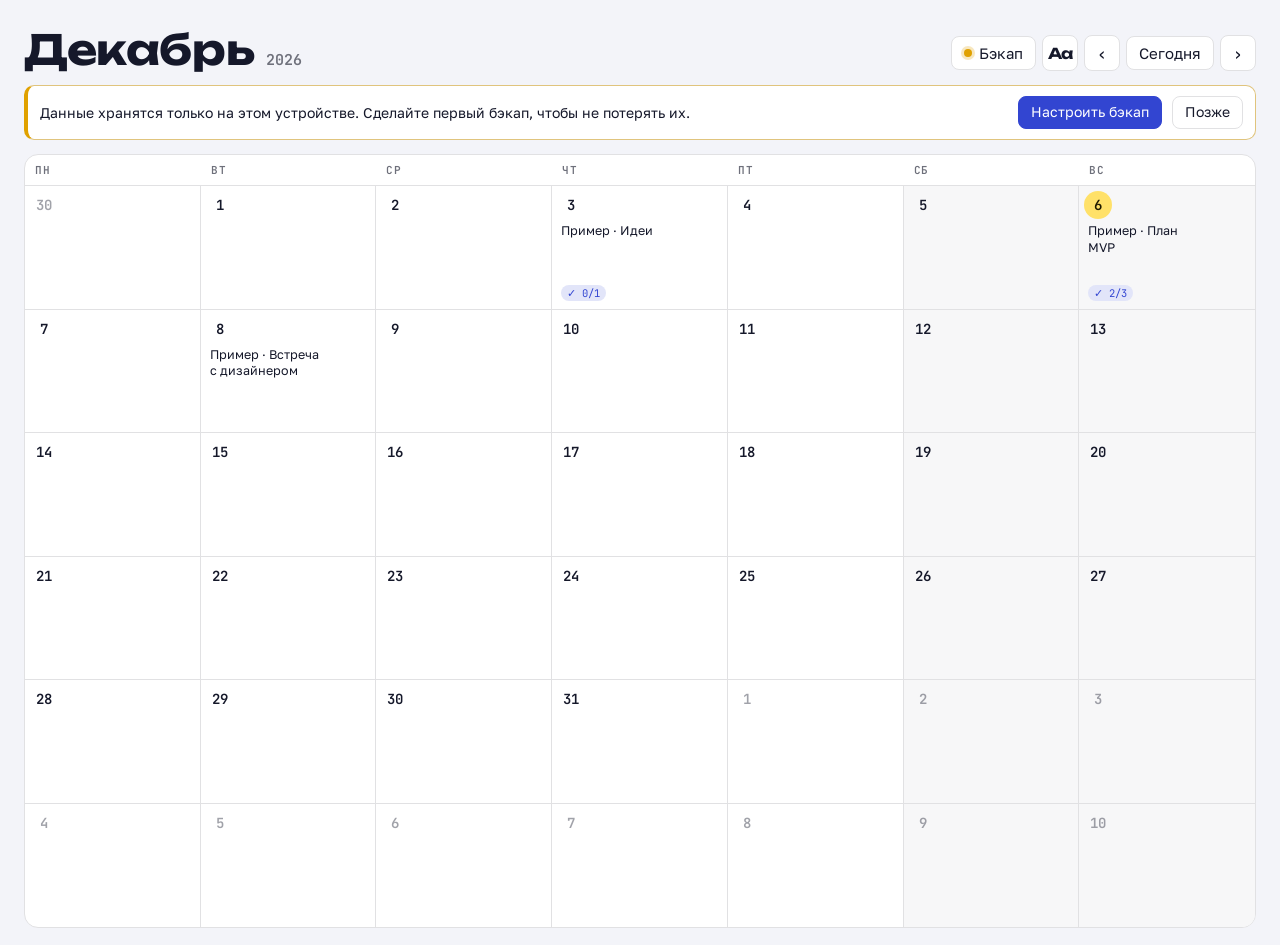
==== index.html @ 185965e5 "Тетрадь дней: офлайн-приложение календаря с холстом для каждого дня - Календарь, свободный холст с з" ====
<!doctype html>
<html lang="ru">
<head>
<meta charset="utf-8">
<meta name="viewport" content="width=device-width,initial-scale=1,viewport-fit=cover">
<!-- Приложение не обращается ни к каким внешним серверам: это гарантирует политика ниже. -->
<meta http-equiv="Content-Security-Policy" content="default-src 'self'; script-src 'self'; style-src 'self' 'unsafe-inline'; img-src 'self' blob: data:; media-src 'self' blob: data:; font-src 'self'; connect-src 'self' blob: data:; worker-src 'self'; frame-src 'none'; object-src 'none'; base-uri 'none'; form-action 'none'">
<meta name="referrer" content="no-referrer">
<title>Тетрадь дней</title>
<meta name="description" content="Календарь со свободным холстом для каждого дня. Все данные хранятся только на вашем устройстве.">
<meta name="theme-color" content="#f3f4f9" media="(prefers-color-scheme: light)">
<meta name="theme-color" content="#10121b" media="(prefers-color-scheme: dark)">
<meta name="apple-mobile-web-app-capable" content="yes">
<meta name="apple-mobile-web-app-title" content="Тетрадь">
<link rel="manifest" href="manifest.webmanifest">
<link rel="icon" href="icons/icon.svg" type="image/svg+xml">
<link rel="apple-touch-icon" href="icons/icon-180.png">
<link rel="stylesheet" href="css/fonts.css">
<link rel="stylesheet" href="css/app.css">
<style id="themeVars"></style>
</head>
<body>
<div class="app" id="app">
  <header class="top">
    <div class="month"><h1 id="mName">Октябрь</h1><span class="yr" id="mYear">2026</span></div>
    <div class="nav">
      <span class="hint" id="modeHint"></span>
      <button class="btn bkbtn" id="bkOpen" title="Данные и бэкап"><span class="bdot"></span>Бэкап</button>
      <button class="btn icon aa" id="setOpen" aria-label="Оформление" title="Оформление">Аа</button>
      <button class="btn icon" id="prev" aria-label="Предыдущий месяц">‹</button>
      <button class="btn" id="today">Сегодня</button>
      <button class="btn icon" id="next" aria-label="Следующий месяц">›</button>
    </div>
  </header>
  <div class="banner" id="banner" hidden role="status"></div>
  <section class="cal" aria-label="Календарь">
    <div class="wk"><span>Пн</span><span>Вт</span><span>Ср</span><span>Чт</span><span>Пт</span><span>Сб</span><span>Вс</span></div>
    <div class="grid" id="grid"></div>
  </section>
</div>

<div class="ws" id="ws" hidden role="dialog" aria-modal="true" aria-label="Рабочее пространство дня">
  <div class="wsbar">
    <button class="btn" id="back">←<span class="backlbl"> Календарь</span></button>
    <div class="wshead">
      <span class="wsdate" id="wsDate"></span>
      <input class="wstitle" id="wsTitle" placeholder="Название дня" aria-label="Название дня">
    </div>
    <span class="status" id="status"></span>
    <button class="btn icon bkbtn" id="bkOpen2" aria-label="Данные и бэкап" title="Данные и бэкап"><span class="bdot"></span>⛁</button>
    <button class="btn icon aa" id="setOpen2" aria-label="Оформление" title="Оформление">Аа</button>
    <button class="btn icon" id="dPrev" aria-label="Предыдущий день">‹</button>
    <button class="btn icon" id="dNext" aria-label="Следующий день">›</button>
  </div>
  <div class="board" id="board">
    <div class="plane" id="plane"></div>
    <div class="bhint" id="bhint" hidden>
      <strong>Свободное пространство дня</strong>
      <ul>
        <li><kbd>Правый клик</kbd> — заметка, задачи, картинка, аудио или файл</li>
        <li><kbd>Двойной клик</kbd> — заметка в этом месте</li>
        <li>Зажмите фон и тяните, чтобы двигаться</li>
        <li><kbd>Ctrl</kbd> + колёсико — масштаб</li>
      </ul>
    </div>
    <div class="dock">
      <div class="grp"><button id="lyrBtn" aria-label="Слои" title="Слои (L)">☰</button></div>
      <div class="grp">
        <button id="zOut" aria-label="Уменьшить">−</button>
        <button id="zoomv" aria-label="Масштаб 100%">100%</button>
        <button id="zIn" aria-label="Увеличить">+</button>
        <button id="zFit" aria-label="Показать всё" title="Показать всё">⤢</button>
      </div>
      <button class="fab" id="fab" aria-label="Добавить">+</button>
    </div>
  </div>
</div>
<input type="file" id="fileIn" multiple class="sr" tabindex="-1" aria-hidden="true">
<input type="file" id="audioIn" multiple accept="audio/*,.mp3,.m4a,.wav,.ogg,.oga,.opus,.aac,.flac" class="sr" tabindex="-1" aria-hidden="true">
<div class="drop" id="drop" hidden>Отпустите — файл встанет сюда</div>

<script type="module" src="js/app.js"></script>
</body>
</html>
---- css/fonts.css ----
/* Шрифты лежат внутри приложения: никаких запросов к внешним серверам. Лицензия SIL OFL 1.1 */
@font-face {
  font-family: 'Golos Text';
  font-style: normal;
  font-display: swap;
  font-weight: 400;
  src: url(../fonts/golos-text-cyrillic-400-normal.woff2) format('woff2');
  unicode-range: U+0301,U+0400-045F,U+0490-0491,U+04B0-04B1,U+2116;
}
@font-face {
  font-family: 'Golos Text';
  font-style: normal;
  font-display: swap;
  font-weight: 400;
  src: url(../fonts/golos-text-latin-400-normal.woff2) format('woff2');
  unicode-range: U+0000-00FF,U+0131,U+0152-0153,U+02BB-02BC,U+02C6,U+02DA,U+02DC,U+0304,U+0308,U+0329,U+2000-206F,U+20AC,U+2122,U+2191,U+2193,U+2212,U+2215,U+FEFF,U+FFFD;
}
@font-face {
  font-family: 'Golos Text';
  font-style: normal;
  font-display: swap;
  font-weight: 500;
  src: url(../fonts/golos-text-cyrillic-500-normal.woff2) format('woff2');
  unicode-range: U+0301,U+0400-045F,U+0490-0491,U+04B0-04B1,U+2116;
}
@font-face {
  font-family: 'Golos Text';
  font-style: normal;
  font-display: swap;
  font-weight: 500;
  src: url(../fonts/golos-text-latin-500-normal.woff2) format('woff2');
  unicode-range: U+0000-00FF,U+0131,U+0152-0153,U+02BB-02BC,U+02C6,U+02DA,U+02DC,U+0304,U+0308,U+0329,U+2000-206F,U+20AC,U+2122,U+2191,U+2193,U+2212,U+2215,U+FEFF,U+FFFD;
}
@font-face {
  font-family: 'Golos Text';
  font-style: normal;
  font-display: swap;
  font-weight: 600;
  src: url(../fonts/golos-text-cyrillic-600-normal.woff2) format('woff2');
  unicode-range: U+0301,U+0400-045F,U+0490-0491,U+04B0-04B1,U+2116;
}
@font-face {
  font-family: 'Golos Text';
  font-style: normal;
  font-display: swap;
  font-weight: 600;
  src: url(../fonts/golos-text-latin-600-normal.woff2) format('woff2');
  unicode-range: U+0000-00FF,U+0131,U+0152-0153,U+02BB-02BC,U+02C6,U+02DA,U+02DC,U+0304,U+0308,U+0329,U+2000-206F,U+20AC,U+2122,U+2191,U+2193,U+2212,U+2215,U+FEFF,U+FFFD;
}
@font-face {
  font-family: 'Unbounded';
  font-style: normal;
  font-display: swap;
  font-weight: 500;
  src: url(../fonts/unbounded-cyrillic-500-normal.woff2) format('woff2');
  unicode-range: U+0301,U+0400-045F,U+0490-0491,U+04B0-04B1,U+2116;
}
@font-face {
  font-family: 'Unbounded';
  font-style: normal;
  font-display: swap;
  font-weight: 500;
  src: url(../fonts/unbounded-latin-500-normal.woff2) format('woff2');
  unicode-range: U+0000-00FF,U+0131,U+0152-0153,U+02BB-02BC,U+02C6,U+02DA,U+02DC,U+0304,U+0308,U+0329,U+2000-206F,U+20AC,U+2122,U+2191,U+2193,U+2212,U+2215,U+FEFF,U+FFFD;
}
@font-face {
  font-family: 'Unbounded';
  font-style: normal;
  font-display: swap;
  font-weight: 700;
  src: url(../fonts/unbounded-cyrillic-700-normal.woff2) format('woff2');
  unicode-range: U+0301,U+0400-045F,U+0490-0491,U+04B0-04B1,U+2116;
}
@font-face {
  font-family: 'Unbounded';
  font-style: normal;
  font-display: swap;
  font-weight: 700;
  src: url(../fonts/unbounded-latin-700-normal.woff2) format('woff2');
  unicode-range: U+0000-00FF,U+0131,U+0152-0153,U+02BB-02BC,U+02C6,U+02DA,U+02DC,U+0304,U+0308,U+0329,U+2000-206F,U+20AC,U+2122,U+2191,U+2193,U+2212,U+2215,U+FEFF,U+FFFD;
}
@font-face {
  font-family: 'JetBrains Mono';
  font-style: normal;
  font-display: swap;
  font-weight: 400;
  src: url(../fonts/jetbrains-mono-cyrillic-400-normal.woff2) format('woff2');
  unicode-range: U+0301,U+0400-045F,U+0490-0491,U+04B0-04B1,U+2116;
}
@font-face {
  font-family: 'JetBrains Mono';
  font-style: normal;
  font-display: swap;
  font-weight: 400;
  src: url(../fonts/jetbrains-mono-latin-400-normal.woff2) format('woff2');
  unicode-range: U+0000-00FF,U+0131,U+0152-0153,U+02BB-02BC,U+02C6,U+02DA,U+02DC,U+0304,U+0308,U+0329,U+2000-206F,U+20AC,U+2122,U+2191,U+2193,U+2212,U+2215,U+FEFF,U+FFFD;
}
@font-face {
  font-family: 'JetBrains Mono';
  font-style: normal;
  font-display: swap;
  font-weight: 600;
  src: url(../fonts/jetbrains-mono-cyrillic-600-normal.woff2) format('woff2');
  unicode-range: U+0301,U+0400-045F,U+0490-0491,U+04B0-04B1,U+2116;
}
@font-face {
  font-family: 'JetBrains Mono';
  font-style: normal;
  font-display: swap;
  font-weight: 600;
  src: url(../fonts/jetbrains-mono-latin-600-normal.woff2) format('woff2');
  unicode-range: U+0000-00FF,U+0131,U+0152-0153,U+02BB-02BC,U+02C6,U+02DA,U+02DC,U+0304,U+0308,U+0329,U+2000-206F,U+20AC,U+2122,U+2191,U+2193,U+2212,U+2215,U+FEFF,U+FFFD;
}
@font-face {
  font-family: 'Manrope';
  font-style: normal;
  font-display: swap;
  font-weight: 400;
  src: url(../fonts/manrope-cyrillic-400-normal.woff2) format('woff2');
  unicode-range: U+0301,U+0400-045F,U+0490-0491,U+04B0-04B1,U+2116;
}
@font-face {
  font-family: 'Manrope';
  font-style: normal;
  font-display: swap;
  font-weight: 400;
  src: url(../fonts/manrope-latin-400-normal.woff2) format('woff2');
  unicode-range: U+0000-00FF,U+0131,U+0152-0153,U+02BB-02BC,U+02C6,U+02DA,U+02DC,U+0304,U+0308,U+0329,U+2000-206F,U+20AC,U+2122,U+2191,U+2193,U+2212,U+2215,U+FEFF,U+FFFD;
}
@font-face {
  font-family: 'Manrope';
  font-style: normal;
  font-display: swap;
  font-weight: 600;
  src: url(../fonts/manrope-cyrillic-600-normal.woff2) format('woff2');
  unicode-range: U+0301,U+0400-045F,U+0490-0491,U+04B0-04B1,U+2116;
}
@font-face {
  font-family: 'Manrope';
  font-style: normal;
  font-display: swap;
  font-weight: 600;
  src: url(../fonts/manrope-latin-600-normal.woff2) format('woff2');
  unicode-range: U+0000-00FF,U+0131,U+0152-0153,U+02BB-02BC,U+02C6,U+02DA,U+02DC,U+0304,U+0308,U+0329,U+2000-206F,U+20AC,U+2122,U+2191,U+2193,U+2212,U+2215,U+FEFF,U+FFFD;
}
@font-face {
  font-family: 'Manrope';
  font-style: normal;
  font-display: swap;
  font-weight: 700;
  src: url(../fonts/manrope-cyrillic-700-normal.woff2) format('woff2');
  unicode-range: U+0301,U+0400-045F,U+0490-0491,U+04B0-04B1,U+2116;
}
@font-face {
  font-family: 'Manrope';
  font-style: normal;
  font-display: swap;
  font-weight: 700;
  src: url(../fonts/manrope-latin-700-normal.woff2) format('woff2');
  unicode-range: U+0000-00FF,U+0131,U+0152-0153,U+02BB-02BC,U+02C6,U+02DA,U+02DC,U+0304,U+0308,U+0329,U+2000-206F,U+20AC,U+2122,U+2191,U+2193,U+2212,U+2215,U+FEFF,U+FFFD;
}
@font-face {
  font-family: 'Lora';
  font-style: normal;
  font-display: swap;
  font-weight: 400;
  src: url(../fonts/lora-cyrillic-400-normal.woff2) format('woff2');
  unicode-range: U+0301,U+0400-045F,U+0490-0491,U+04B0-04B1,U+2116;
}
@font-face {
  font-family: 'Lora';
  font-style: normal;
  font-display: swap;
  font-weight: 400;
  src: url(../fonts/lora-latin-400-normal.woff2) format('woff2');
  unicode-range: U+0000-00FF,U+0131,U+0152-0153,U+02BB-02BC,U+02C6,U+02DA,U+02DC,U+0304,U+0308,U+0329,U+2000-206F,U+20AC,U+2122,U+2191,U+2193,U+2212,U+2215,U+FEFF,U+FFFD;
}
@font-face {
  font-family: 'Lora';
  font-style: normal;
  font-display: swap;
  font-weight: 600;
  src: url(../fonts/lora-cyrillic-600-normal.woff2) format('woff2');
  unicode-range: U+0301,U+0400-045F,U+0490-0491,U+04B0-04B1,U+2116;
}
@font-face {
  font-family: 'Lora';
  font-style: normal;
  font-display: swap;
  font-weight: 600;
  src: url(../fonts/lora-latin-600-normal.woff2) format('woff2');
  unicode-range: U+0000-00FF,U+0131,U+0152-0153,U+02BB-02BC,U+02C6,U+02DA,U+02DC,U+0304,U+0308,U+0329,U+2000-206F,U+20AC,U+2122,U+2191,U+2193,U+2212,U+2215,U+FEFF,U+FFFD;
}
@font-face {
  font-family: 'Lora';
  font-style: italic;
  font-display: swap;
  font-weight: 400;
  src: url(../fonts/lora-cyrillic-400-italic.woff2) format('woff2');
  unicode-range: U+0301,U+0400-045F,U+0490-0491,U+04B0-04B1,U+2116;
}
@font-face {
  font-family: 'Lora';
  font-style: italic;
  font-display: swap;
  font-weight: 400;
  src: url(../fonts/lora-latin-400-italic.woff2) format('woff2');
  unicode-range: U+0000-00FF,U+0131,U+0152-0153,U+02BB-02BC,U+02C6,U+02DA,U+02DC,U+0304,U+0308,U+0329,U+2000-206F,U+20AC,U+2122,U+2191,U+2193,U+2212,U+2215,U+FEFF,U+FFFD;
}
@font-face {
  font-family: 'Playfair Display';
  font-style: normal;
  font-display: swap;
  font-weight: 500;
  src: url(../fonts/playfair-display-cyrillic-500-normal.woff2) format('woff2');
  unicode-range: U+0301,U+0400-045F,U+0490-0491,U+04B0-04B1,U+2116;
}
@font-face {
  font-family: 'Playfair Display';
  font-style: normal;
  font-display: swap;
  font-weight: 500;
  src: url(../fonts/playfair-display-latin-500-normal.woff2) format('woff2');
  unicode-range: U+0000-00FF,U+0131,U+0152-0153,U+02BB-02BC,U+02C6,U+02DA,U+02DC,U+0304,U+0308,U+0329,U+2000-206F,U+20AC,U+2122,U+2191,U+2193,U+2212,U+2215,U+FEFF,U+FFFD;
}
@font-face {
  font-family: 'Playfair Display';
  font-style: normal;
  font-display: swap;
  font-weight: 700;
  src: url(../fonts/playfair-display-cyrillic-700-normal.woff2) format('woff2');
  unicode-range: U+0301,U+0400-045F,U+0490-0491,U+04B0-04B1,U+2116;
}
@font-face {
  font-family: 'Playfair Display';
  font-style: normal;
  font-display: swap;
  font-weight: 700;
  src: url(../fonts/playfair-display-latin-700-normal.woff2) format('woff2');
  unicode-range: U+0000-00FF,U+0131,U+0152-0153,U+02BB-02BC,U+02C6,U+02DA,U+02DC,U+0304,U+0308,U+0329,U+2000-206F,U+20AC,U+2122,U+2191,U+2193,U+2212,U+2215,U+FEFF,U+FFFD;
}
@font-face {
  font-family: 'Cormorant Garamond';
  font-style: normal;
  font-display: swap;
  font-weight: 500;
  src: url(../fonts/cormorant-garamond-cyrillic-500-normal.woff2) format('woff2');
  unicode-range: U+0301,U+0400-045F,U+0490-0491,U+04B0-04B1,U+2116;
}
@font-face {
  font-family: 'Cormorant Garamond';
  font-style: normal;
  font-display: swap;
  font-weight: 500;
  src: url(../fonts/cormorant-garamond-latin-500-normal.woff2) format('woff2');
  unicode-range: U+0000-00FF,U+0131,U+0152-0153,U+02BB-02BC,U+02C6,U+02DA,U+02DC,U+0304,U+0308,U+0329,U+2000-206F,U+20AC,U+2122,U+2191,U+2193,U+2212,U+2215,U+FEFF,U+FFFD;
}
@font-face {
  font-family: 'Cormorant Garamond';
  font-style: normal;
  font-display: swap;
  font-weight: 600;
  src: url(../fonts/cormorant-garamond-cyrillic-600-normal.woff2) format('woff2');
  unicode-range: U+0301,U+0400-045F,U+0490-0491,U+04B0-04B1,U+2116;
}
@font-face {
  font-family: 'Cormorant Garamond';
  font-style: normal;
  font-display: swap;
  font-weight: 600;
  src: url(../fonts/cormorant-garamond-latin-600-normal.woff2) format('woff2');
  unicode-range: U+0000-00FF,U+0131,U+0152-0153,U+02BB-02BC,U+02C6,U+02DA,U+02DC,U+0304,U+0308,U+0329,U+2000-206F,U+20AC,U+2122,U+2191,U+2193,U+2212,U+2215,U+FEFF,U+FFFD;
}
@font-face {
  font-family: 'Cormorant Garamond';
  font-style: normal;
  font-display: swap;
  font-weight: 700;
  src: url(../fonts/cormorant-garamond-cyrillic-700-normal.woff2) format('woff2');
  unicode-range: U+0301,U+0400-045F,U+0490-0491,U+04B0-04B1,U+2116;
}
@font-face {
  font-family: 'Cormorant Garamond';
  font-style: normal;
  font-display: swap;
  font-weight: 700;
  src: url(../fonts/cormorant-garamond-latin-700-normal.woff2) format('woff2');
  unicode-range: U+0000-00FF,U+0131,U+0152-0153,U+02BB-02BC,U+02C6,U+02DA,U+02DC,U+0304,U+0308,U+0329,U+2000-206F,U+20AC,U+2122,U+2191,U+2193,U+2212,U+2215,U+FEFF,U+FFFD;
}
@font-face {
  font-family: 'Yeseva One';
  font-style: normal;
  font-display: swap;
  font-weight: 400;
  src: url(../fonts/yeseva-one-cyrillic-400-normal.woff2) format('woff2');
  unicode-range: U+0301,U+0400-045F,U+0490-0491,U+04B0-04B1,U+2116;
}
@font-face {
  font-family: 'Yeseva One';
  font-style: normal;
  font-display: swap;
  font-weight: 400;
  src: url(../fonts/yeseva-one-latin-400-normal.woff2) format('woff2');
  unicode-range: U+0000-00FF,U+0131,U+0152-0153,U+02BB-02BC,U+02C6,U+02DA,U+02DC,U+0304,U+0308,U+0329,U+2000-206F,U+20AC,U+2122,U+2191,U+2193,U+2212,U+2215,U+FEFF,U+FFFD;
}
@font-face {
  font-family: 'Comfortaa';
  font-style: normal;
  font-display: swap;
  font-weight: 400;
  src: url(../fonts/comfortaa-cyrillic-400-normal.woff2) format('woff2');
  unicode-range: U+0301,U+0400-045F,U+0490-0491,U+04B0-04B1,U+2116;
}
@font-face {
  font-family: 'Comfortaa';
  font-style: normal;
  font-display: swap;
  font-weight: 400;
  src: url(../fonts/comfortaa-latin-400-normal.woff2) format('woff2');
  unicode-range: U+0000-00FF,U+0131,U+0152-0153,U+02BB-02BC,U+02C6,U+02DA,U+02DC,U+0304,U+0308,U+0329,U+2000-206F,U+20AC,U+2122,U+2191,U+2193,U+2212,U+2215,U+FEFF,U+FFFD;
}
@font-face {
  font-family: 'Comfortaa';
  font-style: normal;
  font-display: swap;
  font-weight: 600;
  src: url(../fonts/comfortaa-cyrillic-600-normal.woff2) format('woff2');
  unicode-range: U+0301,U+0400-045F,U+0490-0491,U+04B0-04B1,U+2116;
}
@font-face {
  font-family: 'Comfortaa';
  font-style: normal;
  font-display: swap;
  font-weight: 600;
  src: url(../fonts/comfortaa-latin-600-normal.woff2) format('woff2');
  unicode-range: U+0000-00FF,U+0131,U+0152-0153,U+02BB-02BC,U+02C6,U+02DA,U+02DC,U+0304,U+0308,U+0329,U+2000-206F,U+20AC,U+2122,U+2191,U+2193,U+2212,U+2215,U+FEFF,U+FFFD;
}
@font-face {
  font-family: 'Comfortaa';
  font-style: normal;
  font-display: swap;
  font-weight: 700;
  src: url(../fonts/comfortaa-cyrillic-700-normal.woff2) format('woff2');
  unicode-range: U+0301,U+0400-045F,U+0490-0491,U+04B0-04B1,U+2116;
}
@font-face {
  font-family: 'Comfortaa';
  font-style: normal;
  font-display: swap;
  font-weight: 700;
  src: url(../fonts/comfortaa-latin-700-normal.woff2) format('woff2');
  unicode-range: U+0000-00FF,U+0131,U+0152-0153,U+02BB-02BC,U+02C6,U+02DA,U+02DC,U+0304,U+0308,U+0329,U+2000-206F,U+20AC,U+2122,U+2191,U+2193,U+2212,U+2215,U+FEFF,U+FFFD;
}
@font-face {
  font-family: 'Caveat';
  font-style: normal;
  font-display: swap;
  font-weight: 500;
  src: url(../fonts/caveat-cyrillic-500-normal.woff2) format('woff2');
  unicode-range: U+0301,U+0400-045F,U+0490-0491,U+04B0-04B1,U+2116;
}
@font-face {
  font-family: 'Caveat';
  font-style: normal;
  font-display: swap;
  font-weight: 500;
  src: url(../fonts/caveat-latin-500-normal.woff2) format('woff2');
  unicode-range: U+0000-00FF,U+0131,U+0152-0153,U+02BB-02BC,U+02C6,U+02DA,U+02DC,U+0304,U+0308,U+0329,U+2000-206F,U+20AC,U+2122,U+2191,U+2193,U+2212,U+2215,U+FEFF,U+FFFD;
}
@font-face {
  font-family: 'Caveat';
  font-style: normal;
  font-display: swap;
  font-weight: 700;
  src: url(../fonts/caveat-cyrillic-700-normal.woff2) format('woff2');
  unicode-range: U+0301,U+0400-045F,U+0490-0491,U+04B0-04B1,U+2116;
}
@font-face {
  font-family: 'Caveat';
  font-style: normal;
  font-display: swap;
  font-weight: 700;
  src: url(../fonts/caveat-latin-700-normal.woff2) format('woff2');
  unicode-range: U+0000-00FF,U+0131,U+0152-0153,U+02BB-02BC,U+02C6,U+02DA,U+02DC,U+0304,U+0308,U+0329,U+2000-206F,U+20AC,U+2122,U+2191,U+2193,U+2212,U+2215,U+FEFF,U+FFFD;
}
@font-face {
  font-family: 'Marck Script';
  font-style: normal;
  font-display: swap;
  font-weight: 400;
  src: url(../fonts/marck-script-cyrillic-400-normal.woff2) format('woff2');
  unicode-range: U+0301,U+0400-045F,U+0490-0491,U+04B0-04B1,U+2116;
}
@font-face {
  font-family: 'Marck Script';
  font-style: normal;
  font-display: swap;
  font-weight: 400;
  src: url(../fonts/marck-script-latin-400-normal.woff2) format('woff2');
  unicode-range: U+0000-00FF,U+0131,U+0152-0153,U+02BB-02BC,U+02C6,U+02DA,U+02DC,U+0304,U+0308,U+0329,U+2000-206F,U+20AC,U+2122,U+2191,U+2193,U+2212,U+2215,U+FEFF,U+FFFD;
}
@font-face {
  font-family: 'Amatic SC';
  font-style: normal;
  font-display: swap;
  font-weight: 400;
  src: url(../fonts/amatic-sc-cyrillic-400-normal.woff2) format('woff2');
  unicode-range: U+0301,U+0400-045F,U+0490-0491,U+04B0-04B1,U+2116;
}
@font-face {
  font-family: 'Amatic SC';
  font-style: normal;
  font-display: swap;
  font-weight: 400;
  src: url(../fonts/amatic-sc-latin-400-normal.woff2) format('woff2');
  unicode-range: U+0000-00FF,U+0131,U+0152-0153,U+02BB-02BC,U+02C6,U+02DA,U+02DC,U+0304,U+0308,U+0329,U+2000-206F,U+20AC,U+2122,U+2191,U+2193,U+2212,U+2215,U+FEFF,U+FFFD;
}
@font-face {
  font-family: 'Amatic SC';
  font-style: normal;
  font-display: swap;
  font-weight: 700;
  src: url(../fonts/amatic-sc-cyrillic-700-normal.woff2) format('woff2');
  unicode-range: U+0301,U+0400-045F,U+0490-0491,U+04B0-04B1,U+2116;
}
@font-face {
  font-family: 'Amatic SC';
  font-style: normal;
  font-display: swap;
  font-weight: 700;
  src: url(../fonts/amatic-sc-latin-700-normal.woff2) format('woff2');
  unicode-range: U+0000-00FF,U+0131,U+0152-0153,U+02BB-02BC,U+02C6,U+02DA,U+02DC,U+0304,U+0308,U+0329,U+2000-206F,U+20AC,U+2122,U+2191,U+2193,U+2212,U+2215,U+FEFF,U+FFFD;
}
---- css/app.css ----
/* Layout: month grid fills the screen; a day opens as an endless dotted canvas you pan and arrange freely */
/* Base palette = "Кобальт". The viewer's chosen palette is written into #themeVars at runtime;
   derived tones (lines, muted text, soft accent) are mixed from the five base colors so every palette stays coherent. */
:root{
  --paper:#f3f4f9; --sheet:#ffffff; --ink:#15182a; --accent:#3245d1; --on-accent:#ffffff; --mark:#ffe169; --on-mark:#1f1a00;
  --danger:#c0392b; --shadow:rgba(20,24,60,.08);
  --n-y:#fff6c9; --n-b:#e3ecff; --n-g:#ddf4e4; --n-p:#fde4ee;
  --muted:color-mix(in srgb,var(--ink) 62%,var(--sheet));
  --line:color-mix(in srgb,var(--ink) 13%,var(--sheet));
  --accent-soft:color-mix(in srgb,var(--accent) 14%,var(--sheet));
  --weekend:color-mix(in srgb,var(--ink) 3.5%,var(--sheet));
  --dot:color-mix(in srgb,var(--ink) 22%,var(--paper));
  --f-display:"Unbounded","Golos Text",system-ui,sans-serif; --k-display:1;
  --f-body:"Golos Text",system-ui,-apple-system,"Segoe UI",sans-serif; --k-body:1;
  --f-mono:"JetBrains Mono",ui-monospace,Menlo,Consolas,monospace;
}
@media (prefers-color-scheme: dark){:root:not([data-theme="light"]){
  --paper:#10121b; --sheet:#1a1d2a; --ink:#e7e9f3; --accent:#8292ff; --on-accent:#10121b; --mark:#e9c94b;
  --danger:#ef6b5b; --shadow:rgba(0,0,0,.35);
  --n-y:#3b3720; --n-b:#1f2a47; --n-g:#1c3428; --n-p:#3a2230; color-scheme:dark }}
:root[data-theme="dark"]{
  --paper:#10121b; --sheet:#1a1d2a; --ink:#e7e9f3; --accent:#8292ff; --on-accent:#10121b; --mark:#e9c94b;
  --danger:#ef6b5b; --shadow:rgba(0,0,0,.35);
  --n-y:#3b3720; --n-b:#1f2a47; --n-g:#1c3428; --n-p:#3a2230; color-scheme:dark }

[hidden]{display:none!important}
html,body{height:100%}
body{background:var(--paper);color:var(--ink);font:calc(15px * var(--k-body))/1.5 var(--f-body);transition:background .25s,color .25s;
  padding-left:max(16px,env(safe-area-inset-left,0px));padding-right:max(16px,env(safe-area-inset-right,0px))}
button{font:inherit;color:inherit;cursor:pointer}
:focus-visible{outline:2px solid var(--accent);outline-offset:2px}

.app{display:flex;flex-direction:column;height:100%;max-width:1240px;margin:0 auto;padding-block:20px 16px;gap:14px}
.top{display:flex;align-items:flex-end;justify-content:space-between;gap:12px;flex-wrap:wrap}
.month{display:flex;align-items:baseline;gap:12px;min-width:0}
.month h1{margin:0;font:700 calc(clamp(28px,5vw,46px) * var(--k-display))/1.05 var(--f-display);letter-spacing:-.01em}
.month .yr{font:600 15px var(--f-mono);color:var(--muted)}
.nav{display:flex;gap:6px;align-items:center}
.btn{border:1px solid var(--line);background:var(--sheet);border-radius:8px;padding:7px 12px;line-height:1.2}
.btn:hover{border-color:var(--accent)}
.btn.icon{width:36px;height:36px;padding:0;display:grid;place-items:center;font-size:18px;flex:none}
.hint{font-size:13px;color:var(--muted)}

.cal{flex:1;min-height:0;display:grid;grid-template-rows:auto 1fr;border:1px solid var(--line);border-radius:14px;background:var(--sheet);overflow:hidden}
.wk{display:grid;grid-template-columns:repeat(7,minmax(0,1fr));border-bottom:1px solid var(--line)}
.wk span{padding:8px 10px;font:600 11px var(--f-mono);letter-spacing:.08em;text-transform:uppercase;color:var(--muted)}
.grid{display:grid;grid-template-columns:repeat(7,minmax(0,1fr));grid-template-rows:repeat(6,minmax(84px,1fr))}
.cell{position:relative;border:0;border-right:1px solid var(--line);border-bottom:1px solid var(--line);background:transparent;text-align:left;
  padding:8px 9px;display:flex;flex-direction:column;gap:4px;min-width:0;overflow:hidden;transition:background .12s}
.cell:nth-child(7n){border-right:0}
.cell:nth-last-child(-n+7){border-bottom:0}
.cell.we{background:var(--weekend)}
.cell:hover{background:var(--accent-soft)}
.cell.out .num,.cell.out .peek{opacity:.4}
.num{font:600 14px var(--f-mono);font-variant-numeric:tabular-nums;width:28px;height:28px;display:grid;place-items:center;border-radius:50%;margin:-3px 0 0 -4px}
.cell.today .num{background:var(--mark);color:var(--on-mark)}
.peek{font-size:12.5px;line-height:1.3;display:-webkit-box;-webkit-line-clamp:2;-webkit-box-orient:vertical;overflow:hidden;word-break:break-word;padding-right:38px}
.chips{display:flex;gap:4px;flex-wrap:wrap;margin-top:auto}
.chip{font:500 10.5px var(--f-mono);padding:1px 6px;border-radius:99px;background:var(--accent-soft);color:var(--accent);white-space:nowrap}
.thumb{position:absolute;right:7px;top:7px;width:34px;height:34px;border-radius:6px;object-fit:cover;border:1px solid var(--line)}
@media (max-width:640px){
  .grid{grid-template-rows:repeat(6,minmax(58px,1fr))}
  .peek,.chips,.thumb{display:none}
  .cell{align-items:center;padding:6px 2px}
  .num{margin:0}
  .cell.filled::after{content:"";width:6px;height:6px;border-radius:50%;background:var(--accent);margin-top:2px}
}

/* ----- workspace ----- */
.ws{position:fixed;inset:0;z-index:20;display:flex;flex-direction:column;background:var(--paper)}
.wsbar{flex:none;background:var(--paper);border-bottom:1px solid var(--line);z-index:3;
  padding-top:calc(8px + env(safe-area-inset-top,0px));padding-bottom:8px;
  padding-left:max(16px,env(safe-area-inset-left,0px));padding-right:max(16px,env(safe-area-inset-right,0px));
  display:flex;align-items:center;gap:10px}
.wshead{flex:1;min-width:0;display:flex;flex-direction:column}
.wsdate{font:600 11.5px var(--f-mono);color:var(--muted);white-space:nowrap;overflow:hidden;text-overflow:ellipsis;letter-spacing:.02em}
.wstitle{width:100%;border:0;background:transparent;font:600 calc(18px * var(--k-display))/1.3 var(--f-display);color:var(--ink);padding:0;outline:none}
.wstitle::placeholder{color:var(--muted);opacity:.7}
.status{font-size:12px;color:var(--muted);white-space:nowrap}
.status.err{color:var(--danger)}
@media (max-width:640px){.status{display:none}.backlbl{display:none}}

.board{position:relative;flex:1;min-height:0;overflow:hidden;touch-action:none;cursor:grab;user-select:none;-webkit-user-select:none;
  background-repeat:repeat}
.board.panning{cursor:grabbing}
.plane{position:absolute;left:0;top:0;transform-origin:0 0;width:0;height:0}
.bignum{position:absolute;left:0;top:-150px;font:700 calc(120px * var(--k-display))/1 var(--f-display);letter-spacing:-.05em;color:var(--accent);opacity:.12;white-space:nowrap;pointer-events:none}

.it{position:absolute;background:var(--sheet);border:1px solid var(--line);border-radius:10px;box-shadow:0 2px 10px var(--shadow);cursor:default;user-select:text;-webkit-user-select:text}
.it.c-y{background:var(--n-y)} .it.c-b{background:var(--n-b)} .it.c-g{background:var(--n-g)} .it.c-p{background:var(--n-p)}
.it.sel{outline:2px solid var(--accent);outline-offset:1px}
.it.drag{box-shadow:0 12px 30px var(--shadow);cursor:grabbing}
.grip{height:18px;cursor:grab;border-radius:10px 10px 0 0;display:flex;align-items:center;justify-content:space-between;padding:0 8px;
  font:600 9.5px var(--f-mono);letter-spacing:.12em;text-transform:uppercase;color:var(--muted);user-select:none;-webkit-user-select:none}
.grip::after{content:"";width:22px;height:6px;background:radial-gradient(var(--muted) 1px,transparent 1.4px) 0 0/5.5px 3px;opacity:.6}
.body{padding:2px 14px 12px;font-family:var(--nf,var(--f-body));font-size:calc(var(--ns,15px) * var(--nk,var(--k-body)))}
.rz{position:absolute;right:0;bottom:0;width:16px;height:16px;cursor:nwse-resize;opacity:0;
  background:linear-gradient(135deg,transparent 55%,var(--muted) 55%,var(--muted) 62%,transparent 62%,transparent 72%,var(--muted) 72%,var(--muted) 79%,transparent 79%)}
.it:hover .rz,.it.sel .rz{opacity:.7}
@media (hover:none){.rz{opacity:.6}}
textarea.txt{display:block;width:100%;border:0;resize:none;background:transparent;color:var(--ink);font:inherit;line-height:1.5;outline:none;padding:0;min-height:3.2em;overflow:hidden}
.todo{display:flex;flex-direction:column;gap:2px}
.ti{display:flex;align-items:center;gap:9px}
.ti input[type=checkbox]{width:17px;height:17px;accent-color:var(--accent);flex:none;margin:0}
.ti input[type=text]{flex:1;min-width:0;border:0;background:transparent;color:var(--ink);font:inherit;padding:3px 0;outline:none}
.ti.done input[type=text]{text-decoration:line-through;color:var(--muted)}
.ti .x{border:0;background:none;color:var(--muted);opacity:0;font-size:13px;padding:0 2px}
.ti:hover .x{opacity:.7}
.addi{border:0;background:none;color:var(--accent);padding:4px 0 0;text-align:left;font-size:14px;align-self:flex-start}
.imgw{padding:6px;cursor:grab}
.imgw img{display:block;width:100%;border-radius:6px;pointer-events:none;-webkit-user-drag:none}
.cap{width:100%;border:0;background:transparent;color:var(--muted);font:13px var(--f-body);padding:6px 4px 0;outline:none}
.filew{display:flex;align-items:center;gap:12px;padding:12px 14px;cursor:grab}
.ext{flex:none;width:42px;height:50px;border-radius:5px;background:var(--accent-soft);color:var(--accent);display:grid;place-items:center;font:600 10.5px var(--f-mono);text-transform:uppercase;clip-path:polygon(0 0,70% 0,100% 22%,100% 100%,0 100%)}
.fmeta{min-width:0;flex:1}
.fname{font-weight:600;overflow:hidden;text-overflow:ellipsis;white-space:nowrap}
.fsize{font:12px var(--f-mono);color:var(--muted)}
.fact{display:flex;gap:10px;margin-top:2px}
.fact button,.fact a{border:0;background:none;padding:0;color:var(--accent);font-size:13px;text-decoration:none}
.uploading{opacity:.65}
.uploading::after{content:"Загружаю…";position:absolute;left:50%;top:50%;transform:translate(-50%,-50%);background:var(--ink);color:var(--paper);font-size:12px;padding:3px 9px;border-radius:99px}
.note{font-size:11.5px;color:var(--muted);padding:4px 6px 2px}

.bhint{position:absolute;left:50%;top:50%;transform:translate(-50%,-50%);text-align:center;color:var(--muted);pointer-events:none;max-width:min(420px,calc(100% - 32px));
  background:color-mix(in srgb,var(--paper) 80%,transparent);padding:18px 20px;border-radius:14px;border:1.5px dashed var(--line)}
.bhint strong{display:block;color:var(--ink);font-size:16px;margin-bottom:6px}
.bhint ul{margin:0;padding:0;list-style:none;font-size:13.5px;line-height:1.8}
.bhint kbd{font:600 11.5px var(--f-mono);border:1px solid var(--line);border-bottom-width:2px;border-radius:4px;padding:0 5px;background:var(--sheet)}

.dock{position:absolute;right:calc(16px + env(safe-area-inset-right,0px));bottom:calc(16px + env(safe-area-inset-bottom,0px));display:flex;gap:6px;align-items:center;z-index:2}
.dock .grp{display:flex;align-items:center;background:var(--sheet);border:1px solid var(--line);border-radius:10px;box-shadow:0 2px 10px var(--shadow)}
.dock .grp button{border:0;background:none;height:38px;min-width:38px;padding:0 8px;font-size:16px}
.dock .grp button:hover{color:var(--accent)}
#zoomv{font:600 12px var(--f-mono);min-width:54px}
.fab{width:46px;height:46px;border-radius:50%;border:0;background:var(--accent);color:var(--on-accent);font-size:24px;box-shadow:0 6px 18px var(--shadow)}

.ctx{position:fixed;z-index:60;min-width:220px;background:var(--sheet);border:1px solid var(--line);border-radius:10px;box-shadow:0 14px 40px var(--shadow);padding:5px;display:flex;flex-direction:column}
.ctx button{border:0;background:none;text-align:left;padding:8px 10px;border-radius:6px;display:flex;gap:10px;align-items:center;font-size:14px}
.ctx button:hover,.ctx button:focus-visible{background:var(--accent-soft);outline:none}
.ctx button .ic{width:18px;text-align:center;font:600 13px var(--f-mono);color:var(--accent)}
.ctx button.danger{color:var(--danger)} .ctx button.danger .ic{color:var(--danger)}
.ctx hr{border:0;border-top:1px solid var(--line);margin:4px 2px}
.swatches{display:flex;gap:6px;padding:6px 10px}
.swatches button{width:22px;height:22px;padding:0;border-radius:50%;border:1px solid var(--line)}
.swatches button.on{outline:2px solid var(--accent);outline-offset:1px}

.drop{position:fixed;inset:12px;z-index:30;border:2.5px dashed var(--accent);border-radius:18px;background:color-mix(in srgb,var(--accent-soft) 70%,transparent);
  display:grid;place-items:center;font:700 20px var(--f-display);color:var(--accent);pointer-events:none}
.lb{position:fixed;inset:0;z-index:70;background:rgba(8,9,15,.88);display:grid;place-items:center;padding:24px;cursor:zoom-out}
.lb img{max-width:100%;max-height:100%;border-radius:6px}
.toast{position:fixed;left:50%;transform:translateX(-50%);bottom:calc(76px + env(safe-area-inset-bottom,0px));z-index:80;background:var(--ink);color:var(--paper);
  padding:10px 14px;border-radius:10px;font-size:14px;display:flex;gap:14px;align-items:center;max-width:calc(100% - 32px);box-shadow:0 8px 30px var(--shadow)}
.toast button{border:0;background:none;color:var(--mark);font-weight:600;padding:0;white-space:nowrap}
.btn.icon.aa{font:600 15px var(--f-display);}
/* audio card */
.audw{display:flex;align-items:center;gap:12px;padding:12px 14px;cursor:grab}
.play{flex:none;width:42px;height:42px;border-radius:50%;border:0;background:var(--accent);color:var(--on-accent);font-size:15px;display:grid;place-items:center;padding:0}
.play[disabled]{opacity:.5;cursor:progress}
.ameta{flex:1;min-width:0;display:flex;flex-direction:column;gap:5px}
.wave{display:flex;align-items:center;gap:2px;height:30px;cursor:pointer}
.wave span{flex:1;min-width:1px;border-radius:2px;background:var(--line);transition:background .1s}
.wave span.on{background:var(--accent)}
.arow{display:flex;justify-content:space-between;gap:8px;font:11.5px var(--f-mono);color:var(--muted);font-variant-numeric:tabular-nums}
.arow .an{overflow:hidden;text-overflow:ellipsis;white-space:nowrap;font-family:var(--f-body);font-size:12.5px;color:var(--ink)}
/* menu: fonts & sizes */
.ctx{max-height:calc(100vh - 16px);overflow-y:auto}
.mlabel{font:600 10px var(--f-mono);letter-spacing:.1em;text-transform:uppercase;color:var(--muted);padding:6px 10px 2px}
.fgrid{display:grid;grid-template-columns:1fr 1fr;gap:2px;padding:2px 4px}
.ctx .fgrid button{padding:6px 8px;font-size:15px;white-space:nowrap;overflow:hidden}
.ctx .fgrid button.on,.sizes button.on{background:var(--accent-soft);color:var(--accent)}
.sizes{display:flex;gap:2px;padding:2px 4px}
.ctx .sizes button{flex:1;justify-content:center;padding:6px 0;font:600 12px var(--f-mono)}
/* appearance panel */
.set{position:fixed;top:0;right:0;bottom:0;z-index:66;width:min(390px,100%);background:var(--sheet);border-left:1px solid var(--line);box-shadow:-20px 0 50px var(--shadow);
  overflow-y:auto;padding-top:calc(16px + env(safe-area-inset-top,0px));padding-bottom:calc(24px + env(safe-area-inset-bottom,0px));
  padding-left:20px;padding-right:max(20px,env(safe-area-inset-right,0px));display:flex;flex-direction:column;gap:22px;animation:slide .2s ease-out}
@keyframes slide{from{transform:translateX(24px);opacity:.4}to{transform:none;opacity:1}}
@media (prefers-reduced-motion:reduce){.set{animation:none}}
.sethead{display:flex;align-items:center;justify-content:space-between}
.sethead h2{margin:0;font:700 calc(22px * var(--k-display))/1.1 var(--f-display)}
.sec{display:flex;flex-direction:column;gap:10px}
.sec h3{margin:0;font:600 10.5px var(--f-mono);letter-spacing:.12em;text-transform:uppercase;color:var(--muted)}
.pals{display:grid;grid-template-columns:repeat(auto-fill,minmax(100px,1fr));gap:8px}
.pal{border:1px solid var(--line);border-radius:10px;background:var(--sheet);padding:6px;display:flex;flex-direction:column;gap:6px;text-align:left}
.pal.on{outline:2px solid var(--accent);outline-offset:1px;border-color:transparent}
.pal .sw{display:flex;height:40px;border-radius:6px;overflow:hidden;border:1px solid var(--line)}
.pal .sw i{flex:1;position:relative}
.pal .sw i b{position:absolute;left:50%;top:50%;width:14px;height:14px;margin:-7px 0 0 -7px;border-radius:50%}
.pal .sw i s{position:absolute;right:5px;bottom:5px;width:6px;height:6px;border-radius:50%}
.pal span{font-size:12.5px;font-weight:500;padding:0 2px}
.seg{display:flex;border:1px solid var(--line);border-radius:9px;padding:3px;gap:3px}
.seg button{flex:1;border:0;background:none;border-radius:6px;padding:7px 4px;font-size:13px}
.seg button.on{background:var(--accent);color:var(--on-accent)}
.accrow{display:flex;align-items:center;gap:10px;flex-wrap:wrap}
.accrow input[type=color]{width:44px;height:36px;border:1px solid var(--line);border-radius:8px;background:var(--sheet);padding:2px;cursor:pointer}
.accrow .dots{display:flex;gap:6px;flex-wrap:wrap}
.accrow .dots button{width:24px;height:24px;border-radius:50%;border:2px solid var(--sheet);box-shadow:0 0 0 1px var(--line);padding:0}
.accrow .dots button.on{box-shadow:0 0 0 2px var(--ink)}
.fonts{display:grid;grid-template-columns:1fr 1fr;gap:6px}
.fopt{border:1px solid var(--line);border-radius:9px;background:var(--sheet);padding:8px 10px;text-align:left;display:flex;flex-direction:column;gap:2px;min-width:0}
.fopt.on{outline:2px solid var(--accent);outline-offset:1px;border-color:transparent}
.fopt .smp{font-size:20px;line-height:1.2;white-space:nowrap;overflow:hidden;text-overflow:ellipsis}
.fopt .fn{font:11px var(--f-mono);color:var(--muted)}
.it.locked .grip,.it.locked .imgw,.it.locked .filew,.it.locked .audw{cursor:default}
.it.locked .rz{display:none}
.lockb{position:absolute;top:-9px;right:-9px;width:20px;height:20px;border-radius:50%;background:var(--ink);color:var(--paper);display:grid;place-items:center;font-size:10px;pointer-events:none}
.dock .grp button.on{color:var(--accent);background:var(--accent-soft)}
.layers{position:absolute;left:calc(16px + env(safe-area-inset-left,0px));top:16px;z-index:2;width:min(290px,calc(100% - 32px));max-height:calc(100% - 100px);
  display:flex;flex-direction:column;background:var(--sheet);border:1px solid var(--line);border-radius:12px;box-shadow:0 10px 30px var(--shadow);cursor:default;user-select:none}
.lhead{display:flex;align-items:center;justify-content:space-between;padding:10px 12px 6px}
.lhead b{font:600 10.5px var(--f-mono);letter-spacing:.12em;text-transform:uppercase;color:var(--muted)}
.lhead button{border:0;background:none;color:var(--muted);font-size:14px;width:26px;height:26px;border-radius:6px}
.lhead button:hover{background:var(--accent-soft);color:var(--accent)}
.lnote{font:11px var(--f-mono);color:var(--muted);padding:0 12px 4px;display:flex;justify-content:space-between}
.llist{list-style:none;margin:0;padding:4px 6px 8px;overflow-y:auto;display:flex;flex-direction:column;gap:2px}
.lrow{display:flex;align-items:center;gap:6px;padding:5px 6px;border-radius:7px;cursor:grab;border:1px solid transparent}
.lrow:hover{background:var(--weekend)}
.lrow.sel{background:var(--accent-soft);border-color:color-mix(in srgb,var(--accent) 35%,transparent)}
.lrow.off .lname,.lrow.off .lic{opacity:.4}
.lrow.over-top{box-shadow:inset 0 2px 0 var(--accent)} .lrow.over-bot{box-shadow:inset 0 -2px 0 var(--accent)}
.lrow.dragging{opacity:.4}
.lic{flex:none;width:24px;height:24px;border-radius:5px;background:var(--weekend);display:grid;place-items:center;font:600 11px var(--f-mono);color:var(--accent);overflow:hidden}
.lic img{width:100%;height:100%;object-fit:cover}
.lname{flex:1;min-width:0;font-size:13px;overflow:hidden;text-overflow:ellipsis;white-space:nowrap}
.lrow button{flex:none;border:0;background:none;width:24px;height:24px;border-radius:5px;color:var(--muted);font-size:12px;padding:0}
.lrow button:hover{background:var(--sheet);color:var(--accent)}
.lrow button.act{color:var(--accent)}
.lempty{padding:6px 12px 12px;font-size:13px;color:var(--muted)}
.pats{display:grid;grid-template-columns:repeat(auto-fill,minmax(96px,1fr));gap:8px}
.pat{border:1px solid var(--line);border-radius:10px;background:var(--sheet);padding:6px;display:flex;flex-direction:column;gap:6px;text-align:left}
.pat.on{outline:2px solid var(--accent);outline-offset:1px;border-color:transparent}
.pat .pv{height:46px;border-radius:6px;background-color:var(--paper);border:1px solid var(--line);background-repeat:repeat}
.pat span{font-size:12.5px;font-weight:500;padding:0 2px}
.wheelbox{display:flex;flex-direction:column;gap:12px;border:1px solid var(--line);border-radius:12px;padding:14px;background:var(--paper)}
.wheelrow{display:flex;gap:14px;align-items:center;flex-wrap:wrap}
.wheel{position:relative;width:180px;height:180px;flex:none;touch-action:none;cursor:crosshair}
.wheel canvas{width:180px;height:180px;border-radius:50%;display:block;box-shadow:0 0 0 1px var(--line)}
.wheel .knob{position:absolute;width:20px;height:20px;margin:-10px 0 0 -10px;border-radius:50%;border:3px solid #fff;box-shadow:0 0 0 1px rgba(0,0,0,.35),0 2px 6px rgba(0,0,0,.3);pointer-events:none}
.wside{flex:1;min-width:120px;display:flex;flex-direction:column;gap:8px}
.wprev{display:flex;height:44px;border-radius:8px;overflow:hidden;border:1px solid var(--line)}
.wprev i{flex:1}
.hexin{font:600 13px var(--f-mono);border:1px solid var(--line);border-radius:7px;padding:6px 8px;background:var(--sheet);color:var(--ink);width:100%;box-sizing:border-box;text-transform:uppercase}
.slider{display:flex;flex-direction:column;gap:4px;font-size:12.5px;color:var(--muted)}
.slider div{display:flex;justify-content:space-between}
.slider b{font:600 12px var(--f-mono);color:var(--ink);font-weight:600}
.slider input{width:100%;accent-color:var(--accent)}
.sr{position:absolute;width:1px;height:1px;overflow:hidden;clip:rect(0 0 0 0)}

/* ----- data & backup ----- */
.btn.primary{background:var(--accent);border-color:var(--accent);color:var(--on-accent)}
.btn.primary:hover{filter:brightness(1.07)}
.btn.danger{background:var(--danger);border-color:var(--danger);color:#fff}
.btn[disabled]{opacity:.5;cursor:not-allowed}
.bkbtn{position:relative;display:inline-flex;align-items:center;gap:7px}
.bkbtn .bdot{width:8px;height:8px;border-radius:50%;background:#2e9d5b;flex:none}
.bkbtn.warn .bdot{background:#e0a100;box-shadow:0 0 0 3px color-mix(in srgb,#e0a100 25%,transparent)}
.btn.icon.bkbtn{font-size:15px}
.btn.icon.bkbtn .bdot{position:absolute;top:5px;right:5px;width:7px;height:7px}
.banner{display:flex;align-items:center;gap:10px;flex-wrap:wrap;background:var(--sheet);border:1px solid color-mix(in srgb,#e0a100 45%,var(--line));border-left:4px solid #e0a100;border-radius:10px;padding:10px 12px;font-size:14px}
.banner span{flex:1;min-width:200px}
.bkintro{margin:0;font-size:13.5px;color:var(--muted);line-height:1.55}
.stat{display:flex;gap:10px;align-items:flex-start}
.stat .sdot{flex:none;width:10px;height:10px;border-radius:50%;margin-top:5px;background:var(--muted)}
.stat.ok .sdot{background:#2e9d5b}.stat.warn .sdot{background:#e0a100}
.stat div{display:flex;flex-direction:column;gap:1px;min-width:0}
.stat b{font-weight:600;font-size:14px}
.stat span{font-size:12.5px;color:var(--muted)}
.row{display:flex;gap:8px;flex-wrap:wrap}
.bknote{margin:0;font-size:12.5px;color:var(--muted);line-height:1.5}
.bkerr{margin:0;font-size:13px;color:var(--danger);line-height:1.45}
.pwf{display:flex;flex-direction:column;gap:8px}
.inp{font:inherit;font-size:14px;border:1px solid var(--line);border-radius:8px;padding:9px 11px;background:var(--paper);color:var(--ink);width:100%;box-sizing:border-box}
.inp:focus{outline:2px solid var(--accent);outline-offset:0;border-color:transparent}
.meter{height:6px;border-radius:99px;background:var(--line);overflow:hidden}
.meter i{display:block;height:100%;width:0;background:var(--accent);transition:width .2s}
.meter i.m0,.meter i.m1{background:var(--danger)}.meter i.m2{background:#e0a100}.meter i.m3,.meter i.m4{background:#2e9d5b}
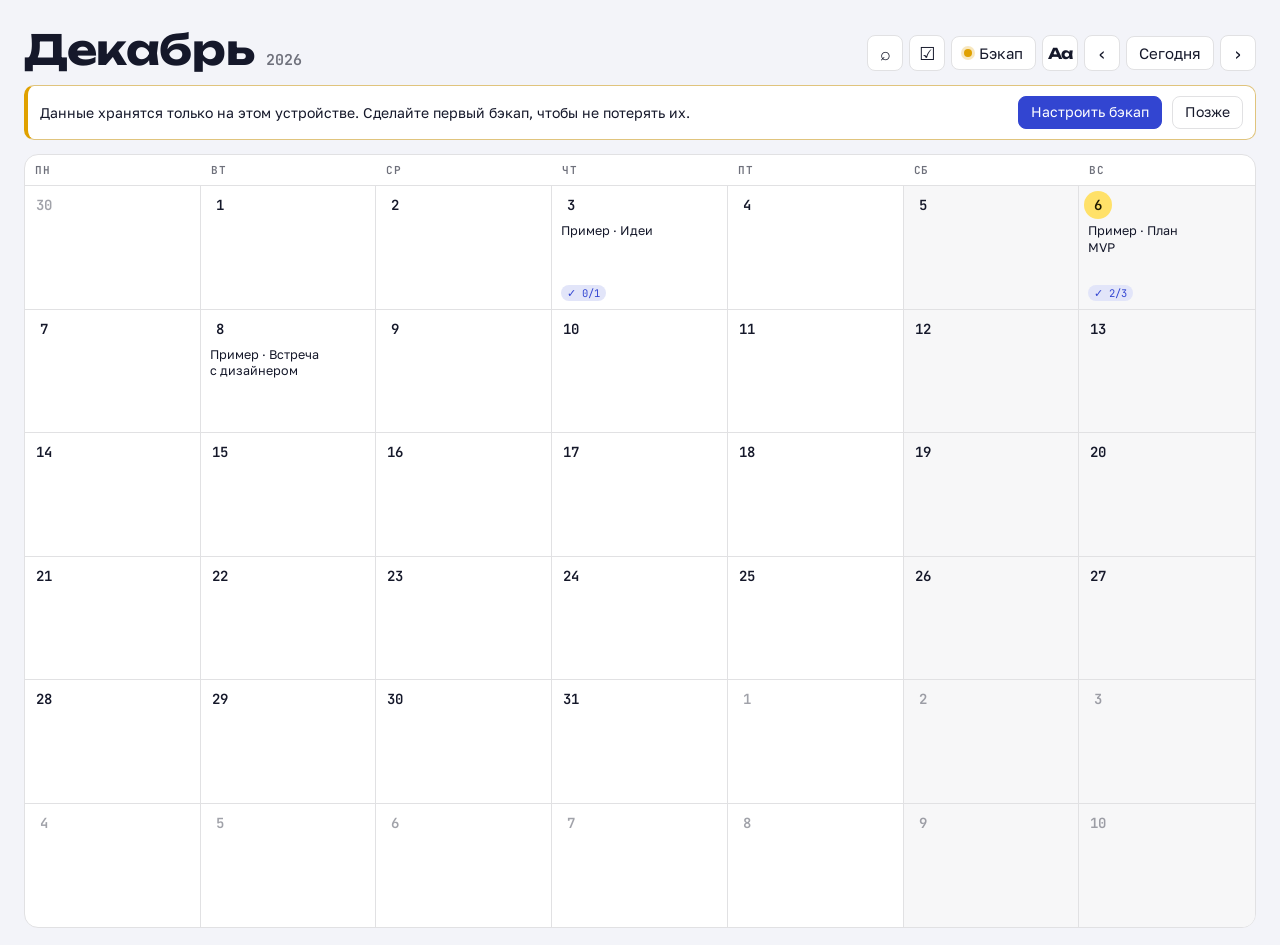
==== commit 7080361a: "Версия 1.2: поиск, отмена, группы, оформление, рисование, стикеры, замок - Отмена и повтор всех дейс" ====
--- a/index.html
+++ b/index.html
@@ -25,6 +25,9 @@
     <div class="month"><h1 id="mName">Октябрь</h1><span class="yr" id="mYear">2026</span></div>
     <div class="nav">
       <span class="hint" id="modeHint"></span>
+      <button class="btn icon" id="srchOpen" aria-label="Поиск" title="Поиск (Ctrl+K или /)">⌕</button>
+      <button class="btn icon" id="tasksOpen" aria-label="Незавершённые задачи" title="Незавершённые задачи">☑</button>
+      <button class="btn icon" id="lockNow" aria-label="Заблокировать" title="Заблокировать" hidden>🔒</button>
       <button class="btn bkbtn" id="bkOpen" title="Данные и бэкап"><span class="bdot"></span>Бэкап</button>
       <button class="btn icon aa" id="setOpen" aria-label="Оформление" title="Оформление">Аа</button>
       <button class="btn icon" id="prev" aria-label="Предыдущий месяц">‹</button>
@@ -33,6 +36,7 @@
     </div>
   </header>
   <div class="banner" id="banner" hidden role="status"></div>
+  <div class="memo" id="memo" hidden></div>
   <section class="cal" aria-label="Календарь">
     <div class="wk"><span>Пн</span><span>Вт</span><span>Ср</span><span>Чт</span><span>Пт</span><span>Сб</span><span>Вс</span></div>
     <div class="grid" id="grid"></div>
@@ -46,7 +50,9 @@
       <span class="wsdate" id="wsDate"></span>
       <input class="wstitle" id="wsTitle" placeholder="Название дня" aria-label="Название дня">
     </div>
+    <button class="btn daybtn" id="dayBtn" aria-label="Настроение, цвет дня и привычки" title="Настроение, цвет дня и привычки">☺</button>
     <span class="status" id="status"></span>
+    <button class="btn icon" id="srchOpen2" aria-label="Поиск" title="Поиск (Ctrl+K или /)">⌕</button>
     <button class="btn icon bkbtn" id="bkOpen2" aria-label="Данные и бэкап" title="Данные и бэкап"><span class="bdot"></span>⛁</button>
     <button class="btn icon aa" id="setOpen2" aria-label="Оформление" title="Оформление">Аа</button>
     <button class="btn icon" id="dPrev" aria-label="Предыдущий день">‹</button>
@@ -54,18 +60,17 @@
   </div>
   <div class="board" id="board">
     <div class="plane" id="plane"></div>
-    <div class="bhint" id="bhint" hidden>
-      <strong>Свободное пространство дня</strong>
-      <ul>
-        <li><kbd>Правый клик</kbd> — заметка, задачи, картинка, аудио или файл</li>
-        <li><kbd>Двойной клик</kbd> — заметка в этом месте</li>
-        <li>Зажмите фон и тяните, чтобы двигаться</li>
-        <li><kbd>Ctrl</kbd> + колёсико — масштаб</li>
-      </ul>
-    </div>
     <div class="dock">
-      <div class="grp"><button id="lyrBtn" aria-label="Слои" title="Слои (L)">☰</button></div>
       <div class="grp">
+        <button id="lyrBtn" aria-label="Слои" title="Слои (L)">☰</button>
+        <button id="selBtn" aria-label="Выделение рамкой" title="Выделение рамкой (V или Shift + перетаскивание)">⬚</button>
+        <button id="drawBtn" aria-label="Рисование" title="Рисование (P)">✎</button>
+      </div>
+      <div class="grp">
+        <button id="undoBtn" aria-label="Отменить" title="Отменить (Ctrl+Z)" disabled>↶</button>
+        <button id="redoBtn" aria-label="Повторить" title="Повторить (Ctrl+Shift+Z)" disabled>↷</button>
+      </div>
+      <div class="grp zgrp">
         <button id="zOut" aria-label="Уменьшить">−</button>
         <button id="zoomv" aria-label="Масштаб 100%">100%</button>
         <button id="zIn" aria-label="Увеличить">+</button>
@@ -77,6 +82,25 @@
 </div>
 <input type="file" id="fileIn" multiple class="sr" tabindex="-1" aria-hidden="true">
 <input type="file" id="audioIn" multiple accept="audio/*,.mp3,.m4a,.wav,.ogg,.oga,.opus,.aac,.flac" class="sr" tabindex="-1" aria-hidden="true">
+<input type="file" id="camIn" accept="image/*" capture="environment" class="sr" tabindex="-1" aria-hidden="true">
+<input type="file" id="stickIn" accept="image/*,.heic,.heif" class="sr" tabindex="-1" aria-hidden="true">
+<div class="lock" id="lock" hidden>
+  <form class="lockbox" id="lockForm" autocomplete="off">
+    <img src="icons/icon.svg" alt="" width="56" height="56">
+    <h2>Тетрадь дней</h2>
+    <p id="lockMsg">Введите PIN-код</p>
+    <input class="inp" id="lockIn" type="password" autocomplete="current-password" aria-label="PIN-код">
+    <button class="btn primary" type="submit" id="lockGo">Открыть</button>
+    <button class="btn" type="button" id="lockBio" hidden>Войти по Face ID / Touch ID</button>
+    <p class="bkerr" id="lockErr" role="alert"></p>
+    <button type="button" class="linkbtn" id="lockForgot">Забыли код?</button>
+    <div class="lockreset" id="lockReset" hidden>
+      <p>Код не хранится нигде, поэтому восстановить его нельзя. Можно стереть приложение на этом устройстве и вернуть данные из бэкапа — он открывается своим паролем бэкапа.</p>
+      <input class="inp" id="wipeIn" placeholder="Введите СТЕРЕТЬ" autocomplete="off" aria-label="Подтверждение: введите СТЕРЕТЬ">
+      <button class="btn danger" type="button" id="lockWipe">Стереть все данные на устройстве</button>
+    </div>
+  </form>
+</div>
 <div class="drop" id="drop" hidden>Отпустите — файл встанет сюда</div>
 
 <script type="module" src="js/app.js"></script>
--- a/css/app.css
+++ b/css/app.css
@@ -4,7 +4,7 @@
 :root{
   --paper:#f3f4f9; --sheet:#ffffff; --ink:#15182a; --accent:#3245d1; --on-accent:#ffffff; --mark:#ffe169; --on-mark:#1f1a00;
   --danger:#c0392b; --shadow:rgba(20,24,60,.08);
-  --n-y:#fff6c9; --n-b:#e3ecff; --n-g:#ddf4e4; --n-p:#fde4ee;
+  --n-y:#fff6c9; --n-b:#e3ecff; --n-g:#ddf4e4; --n-p:#fde4ee; --n-o:#ffe6cc; --n-r:#fde0de; --n-v:#ebe3ff; --n-t:#d5f2ee; --n-k:#262a36; --n-kf:#f4f5fa;
   --muted:color-mix(in srgb,var(--ink) 62%,var(--sheet));
   --line:color-mix(in srgb,var(--ink) 13%,var(--sheet));
   --accent-soft:color-mix(in srgb,var(--accent) 14%,var(--sheet));
@@ -17,11 +17,11 @@
 @media (prefers-color-scheme: dark){:root:not([data-theme="light"]){
   --paper:#10121b; --sheet:#1a1d2a; --ink:#e7e9f3; --accent:#8292ff; --on-accent:#10121b; --mark:#e9c94b;
   --danger:#ef6b5b; --shadow:rgba(0,0,0,.35);
-  --n-y:#3b3720; --n-b:#1f2a47; --n-g:#1c3428; --n-p:#3a2230; color-scheme:dark }}
+  --n-y:#3b3720; --n-b:#1f2a47; --n-g:#1c3428; --n-p:#3a2230; --n-o:#41290f; --n-r:#46201f; --n-v:#2d2448; --n-t:#123a36; --n-k:#e8eaf2; --n-kf:#14161f; color-scheme:dark }}
 :root[data-theme="dark"]{
   --paper:#10121b; --sheet:#1a1d2a; --ink:#e7e9f3; --accent:#8292ff; --on-accent:#10121b; --mark:#e9c94b;
   --danger:#ef6b5b; --shadow:rgba(0,0,0,.35);
-  --n-y:#3b3720; --n-b:#1f2a47; --n-g:#1c3428; --n-p:#3a2230; color-scheme:dark }
+  --n-y:#3b3720; --n-b:#1f2a47; --n-g:#1c3428; --n-p:#3a2230; --n-o:#41290f; --n-r:#46201f; --n-v:#2d2448; --n-t:#123a36; --n-k:#e8eaf2; --n-kf:#14161f; color-scheme:dark }
 
 [hidden]{display:none!important}
 html,body{height:100%}
@@ -87,7 +87,6 @@
 .bignum{position:absolute;left:0;top:-150px;font:700 calc(120px * var(--k-display))/1 var(--f-display);letter-spacing:-.05em;color:var(--accent);opacity:.12;white-space:nowrap;pointer-events:none}
 
 .it{position:absolute;background:var(--sheet);border:1px solid var(--line);border-radius:10px;box-shadow:0 2px 10px var(--shadow);cursor:default;user-select:text;-webkit-user-select:text}
-.it.c-y{background:var(--n-y)} .it.c-b{background:var(--n-b)} .it.c-g{background:var(--n-g)} .it.c-p{background:var(--n-p)}
 .it.sel{outline:2px solid var(--accent);outline-offset:1px}
 .it.drag{box-shadow:0 12px 30px var(--shadow);cursor:grabbing}
 .grip{height:18px;cursor:grab;border-radius:10px 10px 0 0;display:flex;align-items:center;justify-content:space-between;padding:0 8px;
@@ -121,11 +120,6 @@
 .uploading::after{content:"Загружаю…";position:absolute;left:50%;top:50%;transform:translate(-50%,-50%);background:var(--ink);color:var(--paper);font-size:12px;padding:3px 9px;border-radius:99px}
 .note{font-size:11.5px;color:var(--muted);padding:4px 6px 2px}
 
-.bhint{position:absolute;left:50%;top:50%;transform:translate(-50%,-50%);text-align:center;color:var(--muted);pointer-events:none;max-width:min(420px,calc(100% - 32px));
-  background:color-mix(in srgb,var(--paper) 80%,transparent);padding:18px 20px;border-radius:14px;border:1.5px dashed var(--line)}
-.bhint strong{display:block;color:var(--ink);font-size:16px;margin-bottom:6px}
-.bhint ul{margin:0;padding:0;list-style:none;font-size:13.5px;line-height:1.8}
-.bhint kbd{font:600 11.5px var(--f-mono);border:1px solid var(--line);border-bottom-width:2px;border-radius:4px;padding:0 5px;background:var(--sheet)}
 
 .dock{position:absolute;right:calc(16px + env(safe-area-inset-right,0px));bottom:calc(16px + env(safe-area-inset-bottom,0px));display:flex;gap:6px;align-items:center;z-index:2}
 .dock .grp{display:flex;align-items:center;background:var(--sheet);border:1px solid var(--line);border-radius:10px;box-shadow:0 2px 10px var(--shadow)}
@@ -140,7 +134,7 @@
 .ctx button .ic{width:18px;text-align:center;font:600 13px var(--f-mono);color:var(--accent)}
 .ctx button.danger{color:var(--danger)} .ctx button.danger .ic{color:var(--danger)}
 .ctx hr{border:0;border-top:1px solid var(--line);margin:4px 2px}
-.swatches{display:flex;gap:6px;padding:6px 10px}
+.swatches{display:flex;flex-wrap:wrap;gap:6px;padding:6px 10px}
 .swatches button{width:22px;height:22px;padding:0;border-radius:50%;border:1px solid var(--line)}
 .swatches button.on{outline:2px solid var(--accent);outline-offset:1px}
 
@@ -274,3 +268,227 @@
 .meter{height:6px;border-radius:99px;background:var(--line);overflow:hidden}
 .meter i{display:block;height:100%;width:0;background:var(--accent);transition:width .2s}
 .meter i.m0,.meter i.m1{background:var(--danger)}.meter i.m2{background:#e0a100}.meter i.m3,.meter i.m4{background:#2e9d5b}
+
+/* ----- touch screens ----- */
+html{-webkit-tap-highlight-color:transparent}
+button,.cell,.lrow{touch-action:manipulation}
+.board,.it img,.lic img,.grip{-webkit-touch-callout:none}
+.grid{touch-action:pan-y}
+.llist{touch-action:pan-y;overscroll-behavior:contain}
+.lgrab{flex:none;width:20px;align-self:stretch;display:grid;place-items:center;color:var(--muted);cursor:grab;touch-action:none;font-size:13px;letter-spacing:-2px;opacity:.6}
+.lrow:hover .lgrab{opacity:1}
+.lrow.lifting{background:var(--accent-soft);box-shadow:0 6px 16px var(--shadow)}
+@media (pointer:coarse){
+  .grip{height:30px;font-size:10.5px}
+  .rz{width:30px;height:30px;opacity:.55}
+  .ti{gap:11px}
+  .ti input[type=checkbox]{width:22px;height:22px}
+  .ti input[type=text]{padding:8px 0}
+  .ti .x{opacity:.5;font-size:15px;padding:8px 6px}
+  .addi{padding:10px 0 4px;font-size:15px}
+  .cap{padding:10px 4px 4px}
+  .ctx{min-width:240px}
+  .ctx button{padding:12px;font-size:15px}
+  .ctx .fgrid button{padding:10px 8px}
+  .ctx .sizes button{padding:11px 0}
+  .swatches{gap:10px;padding:8px 12px}
+  .swatches button{width:30px;height:30px}
+  .dock .grp button{height:44px;min-width:44px}
+  #zoomv{min-width:58px}
+  .fab{width:54px;height:54px}
+  .btn.icon{width:42px;height:42px}
+  .lrow{padding:7px 6px}
+  .lrow button{width:36px;height:36px;font-size:14px}
+  .lgrab{width:30px;opacity:.9;font-size:15px}
+  .lhead button{width:36px;height:36px}
+  .play{width:48px;height:48px}
+  .wave{height:38px}
+  .fact{gap:16px}.fact button,.fact a{padding:6px 0;font-size:14px}
+  .pal,.pat,.fopt{min-height:44px}
+}
+
+/* ----- calendar marks ----- */
+.cell .mood{position:absolute;top:6px;left:36px;font-size:14px;line-height:1}
+.cell.tagged{background:color-mix(in srgb,var(--tag) 10%,var(--sheet));box-shadow:inset 3px 0 0 var(--tag)}
+.cell.tagged.we{background:color-mix(in srgb,var(--tag) 12%,var(--weekend))}
+.hdots{display:flex;gap:3px;margin-top:2px}
+.hdots i{width:7px;height:7px;border-radius:50%}
+@media (max-width:640px){.cell .mood{position:static;font-size:11px}.hdots{display:none}}
+.memo{display:flex;align-items:center;gap:8px;flex-wrap:wrap;background:var(--sheet);border:1px solid var(--line);border-radius:10px;padding:8px 10px;font-size:13.5px}
+.memo>b{font:600 10.5px var(--f-mono);letter-spacing:.1em;text-transform:uppercase;color:var(--muted)}
+.memoit{display:flex;gap:6px;align-items:baseline;border:1px solid var(--line);background:var(--paper);border-radius:99px;padding:5px 11px;max-width:100%;min-width:0;text-align:left}
+.memoit:hover{border-color:var(--accent)}
+.memoit .ml{font-weight:600;color:var(--accent);white-space:nowrap}
+.memoit .mt{overflow:hidden;text-overflow:ellipsis;white-space:nowrap;max-width:240px}
+.memo .btn.icon{margin-left:auto;width:30px;height:30px;font-size:13px}
+
+/* ----- day chip & popover ----- */
+.daybtn{display:inline-flex;align-items:center;gap:6px;min-width:40px;height:36px;padding:0 9px;justify-content:center;flex:none}
+.daybtn .dmood{font-size:17px;line-height:1;opacity:.55}
+.daybtn.set .dmood{opacity:1}
+.daybtn .dtag{width:10px;height:10px;border-radius:50%}
+.daybtn .dhab{font:600 11px var(--f-mono);color:var(--muted)}
+.pop{position:fixed;z-index:62;width:min(320px,calc(100vw - 16px));max-height:calc(100vh - 80px);overflow-y:auto;background:var(--sheet);border:1px solid var(--line);border-radius:12px;box-shadow:0 14px 40px var(--shadow);padding:6px 6px 10px}
+.moods{display:flex;gap:4px;padding:4px 6px}
+.moods button{flex:1;border:1px solid transparent;background:var(--paper);border-radius:9px;font-size:22px;padding:6px 0;line-height:1.1}
+.moods button.on{border-color:var(--accent);background:var(--accent-soft)}
+.hpad{padding:2px 10px 4px}
+.hrow{display:flex;align-items:center;gap:9px;padding:5px 10px}
+.hrow input[type=checkbox]{width:18px;height:18px;flex:none;margin:0}
+.hrow label{flex:1;min-width:0;overflow:hidden;text-overflow:ellipsis;white-space:nowrap}
+.hstreak{font:600 11px var(--f-mono);color:var(--muted);white-space:nowrap}
+.mdel{border:0;background:none;color:var(--muted);padding:4px 6px;border-radius:6px;font-size:12px;white-space:nowrap}
+.mdel:hover{color:var(--danger);background:var(--accent-soft)}
+.mdel.confirm{color:var(--danger);font-weight:600}
+.hadd{display:flex;gap:6px;padding:6px 8px 0}
+.hadd .inp{padding:7px 9px}
+.mrow{display:flex;align-items:center}
+.mrow>button:first-child{flex:1}
+
+/* ----- modal, search, stickers ----- */
+.modal{position:fixed;inset:0;z-index:70;background:rgba(10,12,20,.32);display:flex;justify-content:center;align-items:flex-start;
+  padding:calc(10vh + env(safe-area-inset-top,0px)) max(16px,env(safe-area-inset-right,0px)) 16px max(16px,env(safe-area-inset-left,0px))}
+.mbox{width:min(620px,100%);max-height:80vh;display:flex;flex-direction:column;gap:10px;background:var(--sheet);border:1px solid var(--line);border-radius:14px;box-shadow:0 24px 60px var(--shadow);padding:14px;overflow:hidden}
+.mtitle{margin:0;font:600 calc(17px * var(--k-display)) var(--f-display)}
+.askbox{width:min(420px,100%)}
+.srchtop{display:flex;gap:8px;align-items:center}
+.srchin{font-size:16px}
+.srchinfo{font-size:12.5px;color:var(--muted);padding:0 2px}
+.srchres{overflow-y:auto;display:flex;flex-direction:column;gap:2px;min-height:0;margin:0 -6px;padding:0 6px}
+.srchday{font:600 10.5px var(--f-mono);letter-spacing:.08em;text-transform:uppercase;color:var(--muted);padding:10px 4px 4px}
+.srchrow{display:flex;gap:10px;align-items:flex-start;text-align:left;border:0;background:none;border-radius:8px;padding:8px;font-size:14px;line-height:1.45}
+.srchrow.on,.srchrow:hover{background:var(--accent-soft)}
+.srchic{flex:none;width:18px;color:var(--accent);font:600 13px var(--f-mono);text-align:center;padding-top:1px}
+.srchtx{min-width:0;word-break:break-word}
+.srchtx mark{background:color-mix(in srgb,var(--mark) 70%,transparent);color:inherit;border-radius:3px;padding:0 1px}
+.stsheet{overflow-y:auto}
+.stickzone{min-height:84px;border:1.5px dashed var(--line);border-radius:12px;padding:12px;background:var(--paper);outline:none;font-size:15px;-webkit-user-select:text;user-select:text}
+.stickzone:focus{border-color:var(--accent)}
+.stickzone:empty::before{content:attr(data-ph);color:var(--muted);font-size:13.5px;line-height:1.5}
+.stickzone img{max-height:64px}
+.emogrid{display:grid;grid-template-columns:repeat(auto-fill,minmax(46px,1fr));gap:4px}
+.emogrid button{border:0;background:var(--paper);border-radius:10px;font-size:26px;padding:6px 0;line-height:1.15}
+.emogrid button:hover{background:var(--accent-soft)}
+@media (max-width:640px){.modal{padding-top:calc(12px + env(safe-area-inset-top,0px));align-items:stretch}.mbox{max-height:none}}
+
+/* ----- tasks panel ----- */
+.tday{font:600 11px var(--f-mono);color:var(--muted);padding-top:4px}
+.trow{display:flex;align-items:center;gap:10px}
+.trow input{width:18px;height:18px;flex:none;margin:0;accent-color:var(--accent)}
+.ttx{flex:1;min-width:0;word-break:break-word;font-size:14px}
+.trow.done .ttx{text-decoration:line-through;color:var(--muted)}
+.trow .btn.icon{width:32px;height:32px;font-size:14px}
+
+/* ----- stickers & drawings on the canvas ----- */
+.it.stick,.it.drawit{--it-bg-d:transparent;--it-bc-d:transparent}
+.it.stick:not(.sh),.it.drawit:not(.sh){box-shadow:none}
+.it.stick:not(.sel):hover,.it.drawit:not(.sel):hover{outline:1px dashed var(--line);outline-offset:2px}
+.it.stick img{display:block;width:100%;pointer-events:none;-webkit-user-drag:none;filter:drop-shadow(0 2px 6px var(--shadow))}
+.it.stick .emo{display:block;text-align:center;line-height:1.05;user-select:none;-webkit-user-select:none}
+.it.stick,.it.drawit{cursor:grab}
+.it.stick.broken::after{content:"Стикер не найден";display:block;font-size:12px;color:var(--muted);padding:8px}
+.dsvg{display:block;width:100%;height:auto;overflow:visible}
+.live{position:absolute;left:0;top:0;width:1px;height:1px;overflow:visible;pointer-events:none}
+.board.drawing{cursor:crosshair}
+.board.drawing .it{pointer-events:none}
+.board.selecting{cursor:crosshair}
+.drawbar{position:absolute;top:12px;left:50%;transform:translateX(-50%);z-index:3;display:flex;flex-wrap:wrap;justify-content:center;align-items:center;gap:6px;
+  max-width:calc(100% - 24px);background:var(--sheet);border:1px solid var(--line);border-radius:12px;box-shadow:0 8px 24px var(--shadow);padding:6px;cursor:default}
+.dgrp{display:flex;align-items:center;gap:2px;padding:0 4px;border-right:1px solid var(--line)}
+.drawbar button{border:0;background:none;min-width:34px;height:34px;border-radius:8px;font-size:16px;display:grid;place-items:center}
+.drawbar button.on{background:var(--accent-soft);color:var(--accent)}
+.drawbar .dsw{min-width:24px;width:24px;height:24px;border-radius:50%;border:1px solid var(--line);margin:0 2px}
+.drawbar .dsw.on{outline:2px solid var(--accent);outline-offset:2px;background-clip:padding-box}
+.drawbar .dsz i{display:block;border-radius:50%;background:var(--ink)}
+.drawbar .btn.dk{height:34px;padding:0 12px}
+.marq{position:absolute;z-index:3;border:1.5px dashed var(--accent);background:color-mix(in srgb,var(--accent) 10%,transparent);border-radius:4px;pointer-events:none}
+.selbar{position:absolute;top:12px;left:50%;transform:translateX(-50%);z-index:3;display:flex;align-items:center;gap:8px;background:var(--sheet);border:1px solid var(--line);border-radius:12px;box-shadow:0 8px 24px var(--shadow);padding:6px 6px 6px 12px;font-size:14px;white-space:nowrap}
+.selbar .btn{height:34px;padding:0 10px}
+.selbar .btn.icon{width:34px}
+.it.flash{animation:flash 1.5s ease-out}
+@keyframes flash{0%,40%{box-shadow:0 0 0 6px color-mix(in srgb,var(--mark) 90%,transparent)}100%{box-shadow:0 0 0 0 transparent}}
+@media (prefers-reduced-motion:reduce){.it.flash{animation:none;outline:3px solid var(--mark)}}
+.dock .grp button[disabled]{opacity:.35;cursor:default}
+
+/* ----- voice recording ----- */
+.recbar{position:fixed;left:50%;transform:translateX(-50%);bottom:calc(84px + env(safe-area-inset-bottom,0px));z-index:65;display:flex;align-items:center;gap:10px;
+  background:var(--sheet);border:1px solid var(--line);border-radius:99px;box-shadow:0 12px 32px var(--shadow);padding:6px 6px 6px 16px;font-size:14px;white-space:nowrap}
+.recdot{width:10px;height:10px;border-radius:50%;background:#e5484d;animation:rec 1.2s infinite}
+@keyframes rec{50%{opacity:.25}}
+.rectm{font:600 13px var(--f-mono);font-variant-numeric:tabular-nums;min-width:40px}
+.recbar .btn{height:36px;border-radius:99px}
+
+/* ----- lock screen ----- */
+body.locked{overflow:hidden}
+.lock{position:fixed;inset:0;z-index:90;background:var(--paper);display:grid;place-items:center;
+  padding:max(16px,env(safe-area-inset-top,0px)) max(16px,env(safe-area-inset-right,0px)) max(16px,env(safe-area-inset-bottom,0px)) max(16px,env(safe-area-inset-left,0px))}
+.lockbox{width:min(340px,100%);display:flex;flex-direction:column;align-items:center;gap:12px;text-align:center}
+.lockbox h2{margin:0;font:700 calc(22px * var(--k-display)) var(--f-display)}
+.lockbox p{margin:0;color:var(--muted);font-size:14px}
+.lockbox .inp{text-align:center;font-size:20px;letter-spacing:.2em;padding:12px}
+.lockbox .btn{width:100%;height:44px}
+.linkbtn{border:0;background:none;color:var(--accent);font-size:13.5px;padding:4px}
+.lockreset{display:flex;flex-direction:column;gap:8px;text-align:left;border:1px solid var(--line);border-radius:12px;padding:12px;background:var(--sheet)}
+.lockreset .inp{letter-spacing:normal;font-size:15px;text-align:left}
+.alrow{display:flex;align-items:center;gap:10px;font-size:14px}
+.alrow .inp{width:auto;flex:1;padding:7px 9px}
+
+/* ----- compact toolbars on phones ----- */
+@media (max-width:560px){
+  .wsbar #bkOpen2,.wsbar #setOpen2{display:none}
+  .zgrp #zOut,.zgrp #zIn,.zgrp #zoomv{display:none}
+  .bkbtn:not(.icon){font-size:0;gap:0;width:40px;justify-content:center}
+  .bkbtn:not(.icon)::after{content:"⛁";font-size:15px}
+  .bkbtn:not(.icon) .bdot{position:absolute;top:5px;right:5px}
+}
+@media (pointer:coarse){
+  .drawbar button{min-width:40px;height:40px}
+  .drawbar .dsw{width:28px;height:28px}
+  .moods button{padding:9px 0}
+  .hrow{padding:8px 10px}
+  .hrow input[type=checkbox]{width:22px;height:22px}
+  .trow input{width:22px;height:22px}
+  .srchrow{padding:11px 8px}
+}
+
+/* ----- per-element style (fill, border, corners, shadow) ----- */
+.it{background:var(--it-bg,var(--it-bg-d,var(--sheet)));border:var(--it-bw,1px) var(--it-bs,solid) var(--it-bc,var(--it-bc-d,var(--line)));border-radius:var(--it-r,10px);color:var(--it-fg,var(--ink))}
+.it.nosh{box-shadow:none}
+.it.sh{box-shadow:0 2px 10px var(--shadow)}
+.it .grip{border-radius:var(--it-r,10px) var(--it-r,10px) 0 0;color:color-mix(in srgb,var(--it-fg,var(--ink)) 55%,transparent)}
+.it textarea.txt,.it .ti input[type=text],.it .fname,.it .arow .an{color:var(--it-fg,var(--ink))}
+.it .cap,.it .fsize,.it .arow{color:color-mix(in srgb,var(--it-fg,var(--ink)) 60%,transparent)}
+.it .ti.done input[type=text]{color:color-mix(in srgb,var(--it-fg,var(--ink)) 50%,transparent)}
+.it textarea.txt::placeholder,.it .ti input::placeholder,.it .cap::placeholder{color:color-mix(in srgb,var(--it-fg,var(--ink)) 45%,transparent)}
+.imgw img{border-radius:max(0px,calc(var(--it-r,10px) - 6px))}
+.stylepop{width:min(340px,calc(100vw - 16px))}
+.stylepop .sethead{padding:4px 6px 2px}
+.stylepop .sethead b{font-size:14px}
+.sseg{margin:2px 8px 4px}
+.sseg button{font-size:12.5px;padding:6px 2px}
+.swatches button.chk{background:repeating-conic-gradient(var(--line) 0 25%,var(--sheet) 0 50%) 0 0/10px 10px}
+.swatches button.auto{background:var(--sheet);position:relative}
+.swatches button.auto::after{content:"";position:absolute;inset:4px;border:1.5px solid var(--line);border-radius:50%}
+.cpick{width:26px;height:26px;padding:0;border:1px solid var(--line);border-radius:50%;background:none;cursor:pointer;overflow:hidden}
+.cpick::-webkit-color-swatch-wrapper{padding:0}.cpick::-webkit-color-swatch{border:0;border-radius:50%}
+.oprow{padding:6px 10px 2px}
+/* ----- groups ----- */
+.gframe{position:absolute;border:1.5px dashed color-mix(in srgb,var(--accent) 60%,transparent);border-radius:14px;pointer-events:none}
+.gframe.is-group{border-style:solid;border-color:var(--accent)}
+.glbl{position:absolute;top:-22px;left:0;font:600 10.5px var(--f-mono);letter-spacing:.06em;text-transform:uppercase;color:var(--accent);background:var(--paper);padding:2px 6px;border-radius:6px}
+.lgrp{color:var(--accent)}
+.dhint{font-size:12px;color:var(--muted);padding:0 6px;max-width:220px;line-height:1.3}
+@media (max-width:640px){.dhint{display:none}}
+@media (pointer:coarse){.cpick{width:30px;height:30px}.sseg button{padding:9px 2px}}
+/* ----- header fits on phones ----- */
+.nav{flex-wrap:wrap;min-width:0;max-width:100%}
+@media (max-width:560px){
+  .top{align-items:flex-start}
+  .nav{width:100%;justify-content:flex-start}
+  .nav .btn.icon{width:38px;height:38px}
+  .nav #today{height:38px;padding:0 8px;font-size:14px}
+  .nav .hint:empty{display:none}
+  .nav #prev{margin-left:auto}
+  .nav{gap:5px}
+  .dock{gap:5px}
+}
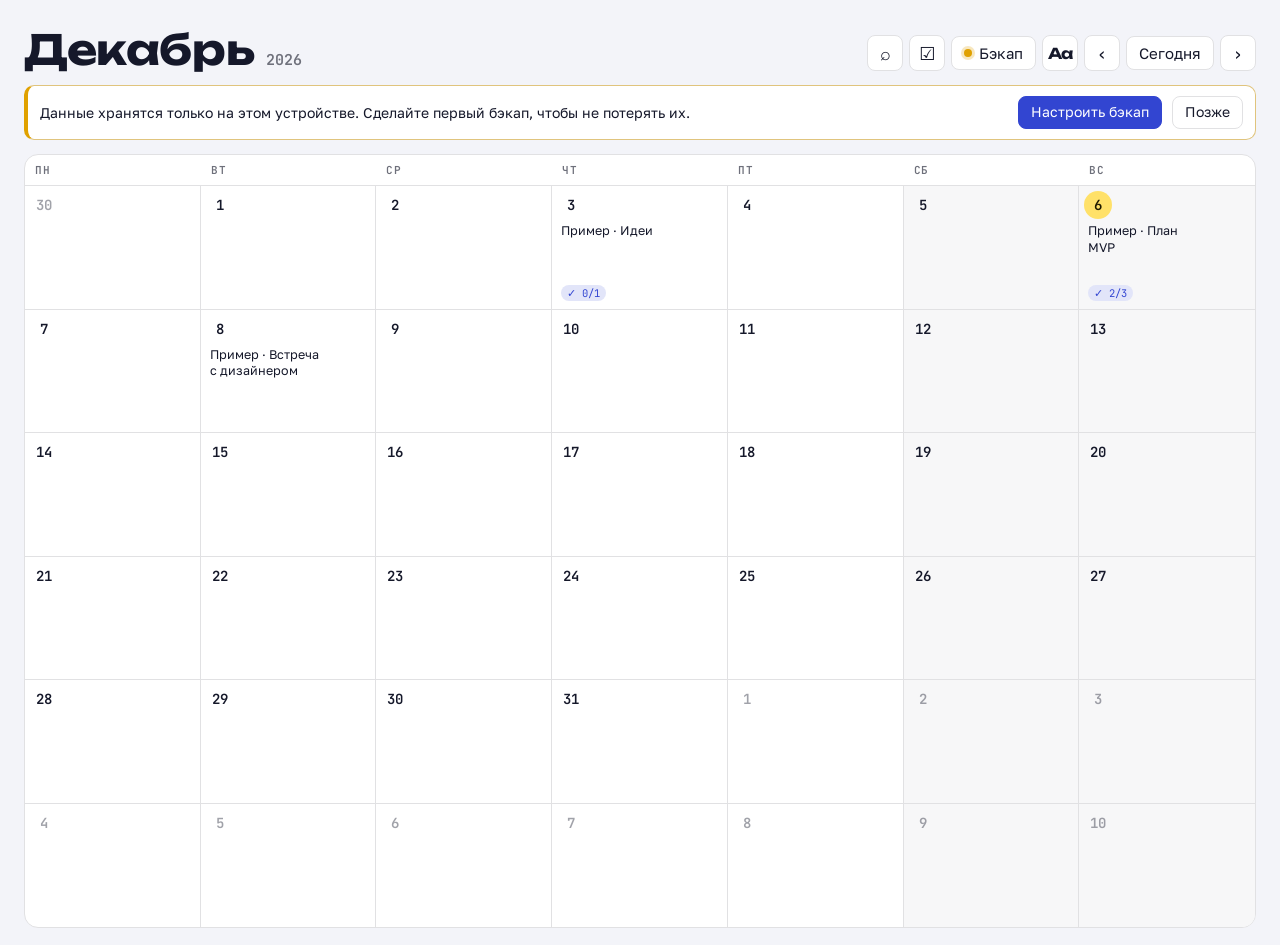
==== commit 7ffab77b: "Телефоны: меню листом снизу, верхние панели всегда помещаются - Контекстные меню, «Оформление» и отм" ====
--- a/index.html
+++ b/index.html
@@ -11,6 +11,7 @@
 <meta name="theme-color" content="#f3f4f9" media="(prefers-color-scheme: light)">
 <meta name="theme-color" content="#10121b" media="(prefers-color-scheme: dark)">
 <meta name="apple-mobile-web-app-capable" content="yes">
+<meta name="mobile-web-app-capable" content="yes">
 <meta name="apple-mobile-web-app-title" content="Тетрадь">
 <link rel="manifest" href="manifest.webmanifest">
 <link rel="icon" href="icons/icon.svg" type="image/svg+xml">
@@ -57,6 +58,7 @@
     <button class="btn icon aa" id="setOpen2" aria-label="Оформление" title="Оформление">Аа</button>
     <button class="btn icon" id="dPrev" aria-label="Предыдущий день">‹</button>
     <button class="btn icon" id="dNext" aria-label="Следующий день">›</button>
+    <button class="btn icon" id="wsMore" aria-label="Ещё" title="Ещё">⋯</button>
   </div>
   <div class="board" id="board">
     <div class="plane" id="plane"></div>
--- a/css/app.css
+++ b/css/app.css
@@ -325,7 +325,7 @@
 /* ----- day chip & popover ----- */
 .daybtn{display:inline-flex;align-items:center;gap:6px;min-width:40px;height:36px;padding:0 9px;justify-content:center;flex:none}
 .daybtn .dmood{font-size:17px;line-height:1;opacity:.55}
-.daybtn.set .dmood{opacity:1}
+.daybtn.marked .dmood{opacity:1}
 .daybtn .dtag{width:10px;height:10px;border-radius:50%}
 .daybtn .dhab{font:600 11px var(--f-mono);color:var(--muted)}
 .pop{position:fixed;z-index:62;width:min(320px,calc(100vw - 16px));max-height:calc(100vh - 80px);overflow-y:auto;background:var(--sheet);border:1px solid var(--line);border-radius:12px;box-shadow:0 14px 40px var(--shadow);padding:6px 6px 10px}
@@ -492,3 +492,65 @@
   .nav{gap:5px}
   .dock{gap:5px}
 }
+
+/* ----- phones: bottom sheets, bars that always fit ----- */
+.ctx{max-height:calc(100vh - 16px);max-height:calc(var(--vvh,100dvh) - 16px)}
+.pop{max-height:calc(var(--vvh,100dvh) - 80px)}
+.sheetbg{position:fixed;inset:0;z-index:59;background:rgba(10,12,20,.38);animation:fade .15s ease-out}
+@keyframes fade{from{opacity:0}}
+@keyframes sheetup{from{transform:translateY(24px);opacity:.5}}
+.ctx.sheet,.pop.sheet{position:fixed;left:0 !important;right:0;top:auto !important;bottom:calc(100% - var(--vvt,0px) - var(--vvh,100dvh));width:auto;min-width:0;
+  max-height:min(76dvh,calc(var(--vvh,100dvh) - 48px));overflow-y:auto;overscroll-behavior:contain;-webkit-overflow-scrolling:touch;
+  border-radius:18px 18px 0 0;border-left:0;border-right:0;border-bottom:0;box-shadow:0 -12px 40px var(--shadow);
+  padding:0 max(10px,env(safe-area-inset-right,0px)) calc(12px + env(safe-area-inset-bottom,0px)) max(10px,env(safe-area-inset-left,0px));animation:sheetup .18s ease-out}
+.ctx.sheet{display:flex;flex-direction:column}
+.grab{position:sticky;top:0;z-index:1;flex:none;height:22px;margin:0 -10px;background:var(--sheet);display:block}
+.grab::before{content:"";position:absolute;left:50%;top:8px;width:40px;height:5px;margin-left:-20px;border-radius:3px;background:var(--line)}
+.ctx.sheet .fgrid{grid-template-columns:repeat(3,minmax(0,1fr))}
+.ctx.sheet button{min-height:44px}
+.ctx.sheet .swatches,.pop.sheet .swatches{gap:10px}
+.ctx.sheet .swatches button,.pop.sheet .swatches button{width:32px;height:32px}
+.pop.sheet .sseg{margin:2px 0 6px}
+@media (prefers-reduced-motion:reduce){.ctx.sheet,.pop.sheet,.sheetbg{animation:none}}
+
+/* workspace keeps to the visible area (keyboard open) */
+.ws{top:var(--vvt,0px);bottom:auto;height:var(--vvh,100%)}
+.set{top:var(--vvt,0px);bottom:auto;height:var(--vvh,100%)}
+/* top bars: never cut off — they fit, and scroll sideways if something still doesn't */
+.wsbar,.nav{overflow-x:auto;scrollbar-width:none;-webkit-overflow-scrolling:touch}
+.wsbar::-webkit-scrollbar,.nav::-webkit-scrollbar{display:none}
+.wsbar>.btn,.nav>.btn{flex:none}
+#wsMore{display:none}
+.app{padding-top:max(20px,env(safe-area-inset-top,0px))}
+@media (max-width:600px),(max-height:500px){
+  #wsMore{display:grid}
+  .wsbar #srchOpen2,.wsbar #bkOpen2,.wsbar #setOpen2,.wsbar .status{display:none}
+  .wsbar{gap:6px}
+  .wsbar .btn.icon{width:38px;height:38px}
+  .wsbar .daybtn{height:38px;min-width:38px;padding:0 6px}
+  .wsbar .daybtn .dhab{display:none}
+  .wshead{min-width:72px}
+  .wstitle{font-size:16px}
+  .nav{flex-wrap:nowrap}
+}
+@media (max-width:420px){
+  .nav .btn.icon{width:36px;height:36px}
+  .nav #today{width:36px;height:36px;padding:0;font-size:0;display:grid;place-items:center}
+  .nav #today::after{content:"◉";font-size:14px}
+  .nav{gap:4px}
+  .month h1{font-size:calc(26px * var(--k-display))}
+}
+@media (max-height:500px) and (orientation:landscape){
+  .wsbar{padding-top:calc(4px + env(safe-area-inset-top,0px));padding-bottom:4px}
+  .wsbar .btn{height:34px}
+  .wsdate{display:none}
+  .app{padding-top:max(10px,env(safe-area-inset-top,0px));gap:8px}
+  .month h1{font-size:calc(24px * var(--k-display))}
+  .grid{grid-template-rows:repeat(6,minmax(44px,1fr))}
+  .dock{bottom:calc(8px + env(safe-area-inset-bottom,0px))}
+}
+@media (max-width:360px){.wsbar #dPrev,.wsbar #dNext{display:none}}
+@media (pointer:coarse){.it textarea.txt:not(:focus),.it .ti input[type=text]:not(:focus){-webkit-user-select:none;user-select:none;-webkit-touch-callout:none}}
+/* calendar page scrolls when it doesn't fit (landscape phones, banners) instead of clipping rows */
+.app{height:auto;min-height:100%}
+.cal{flex:1 0 auto}
